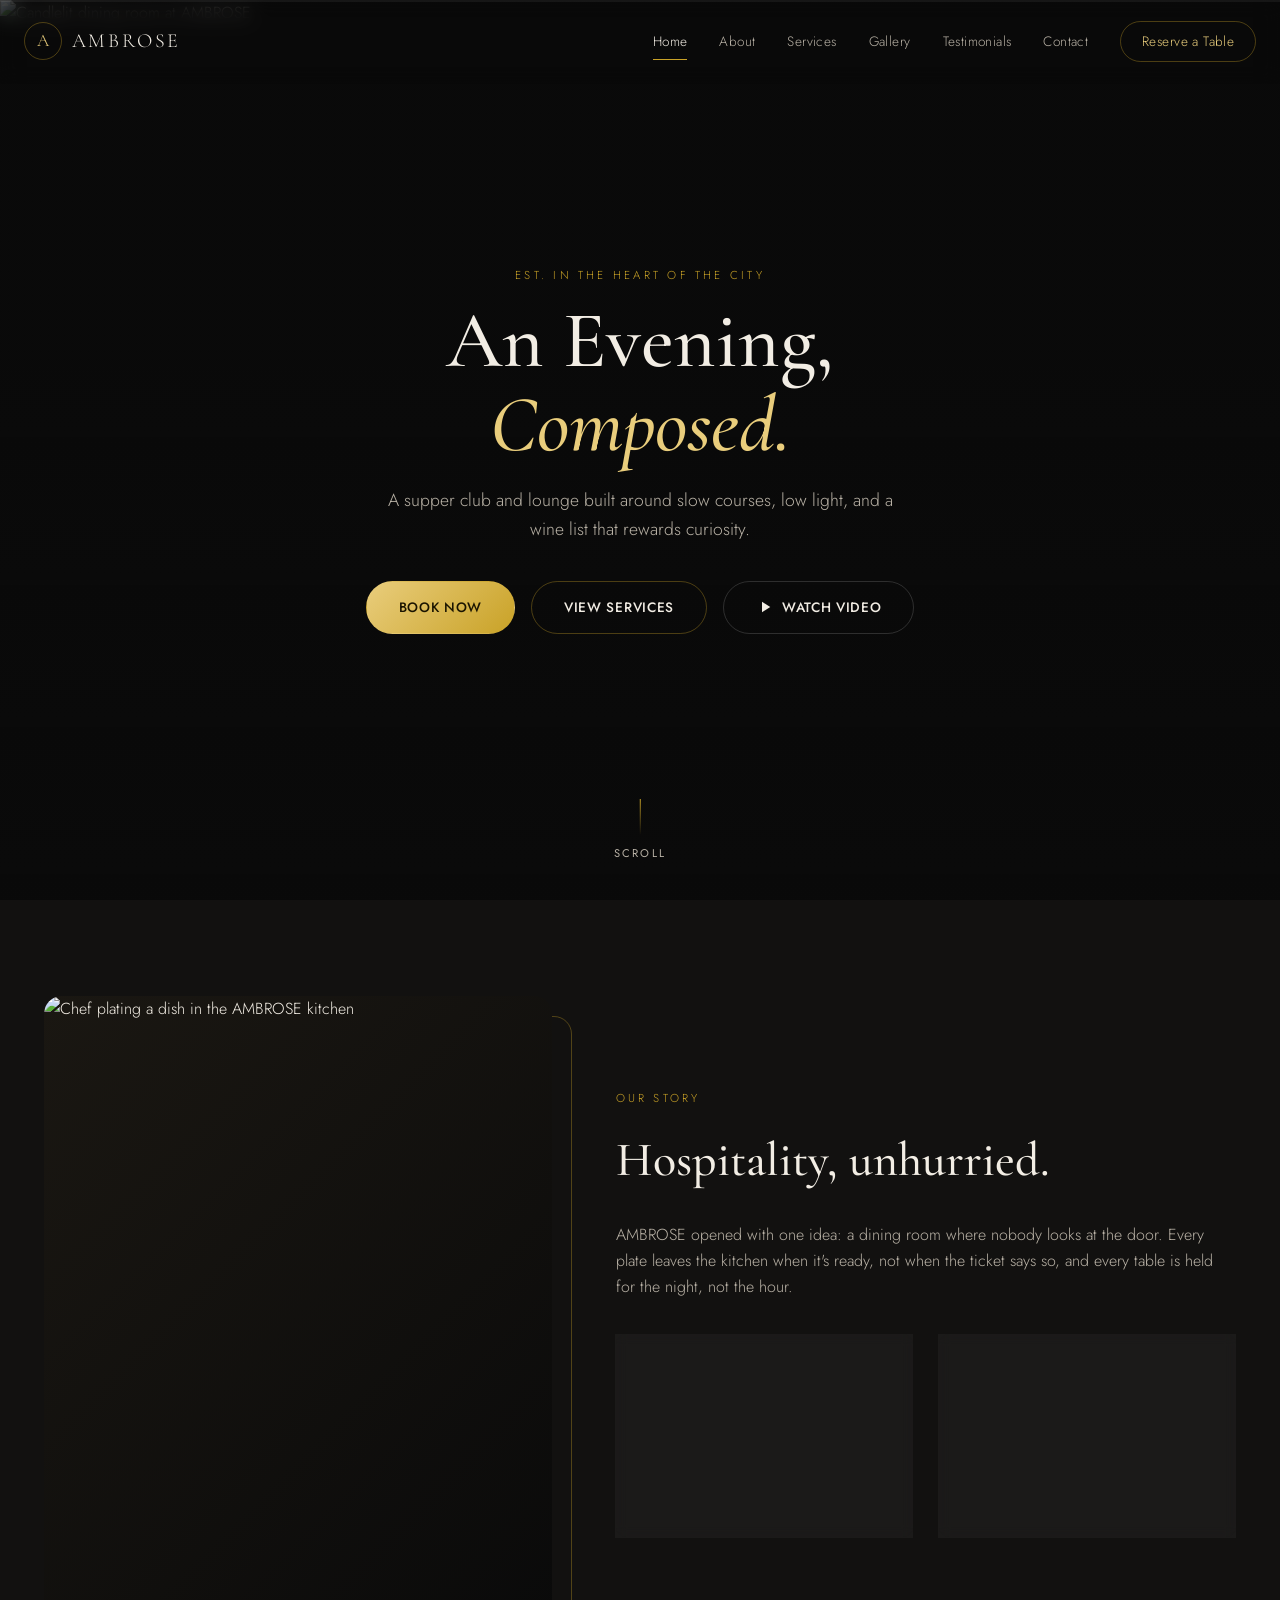
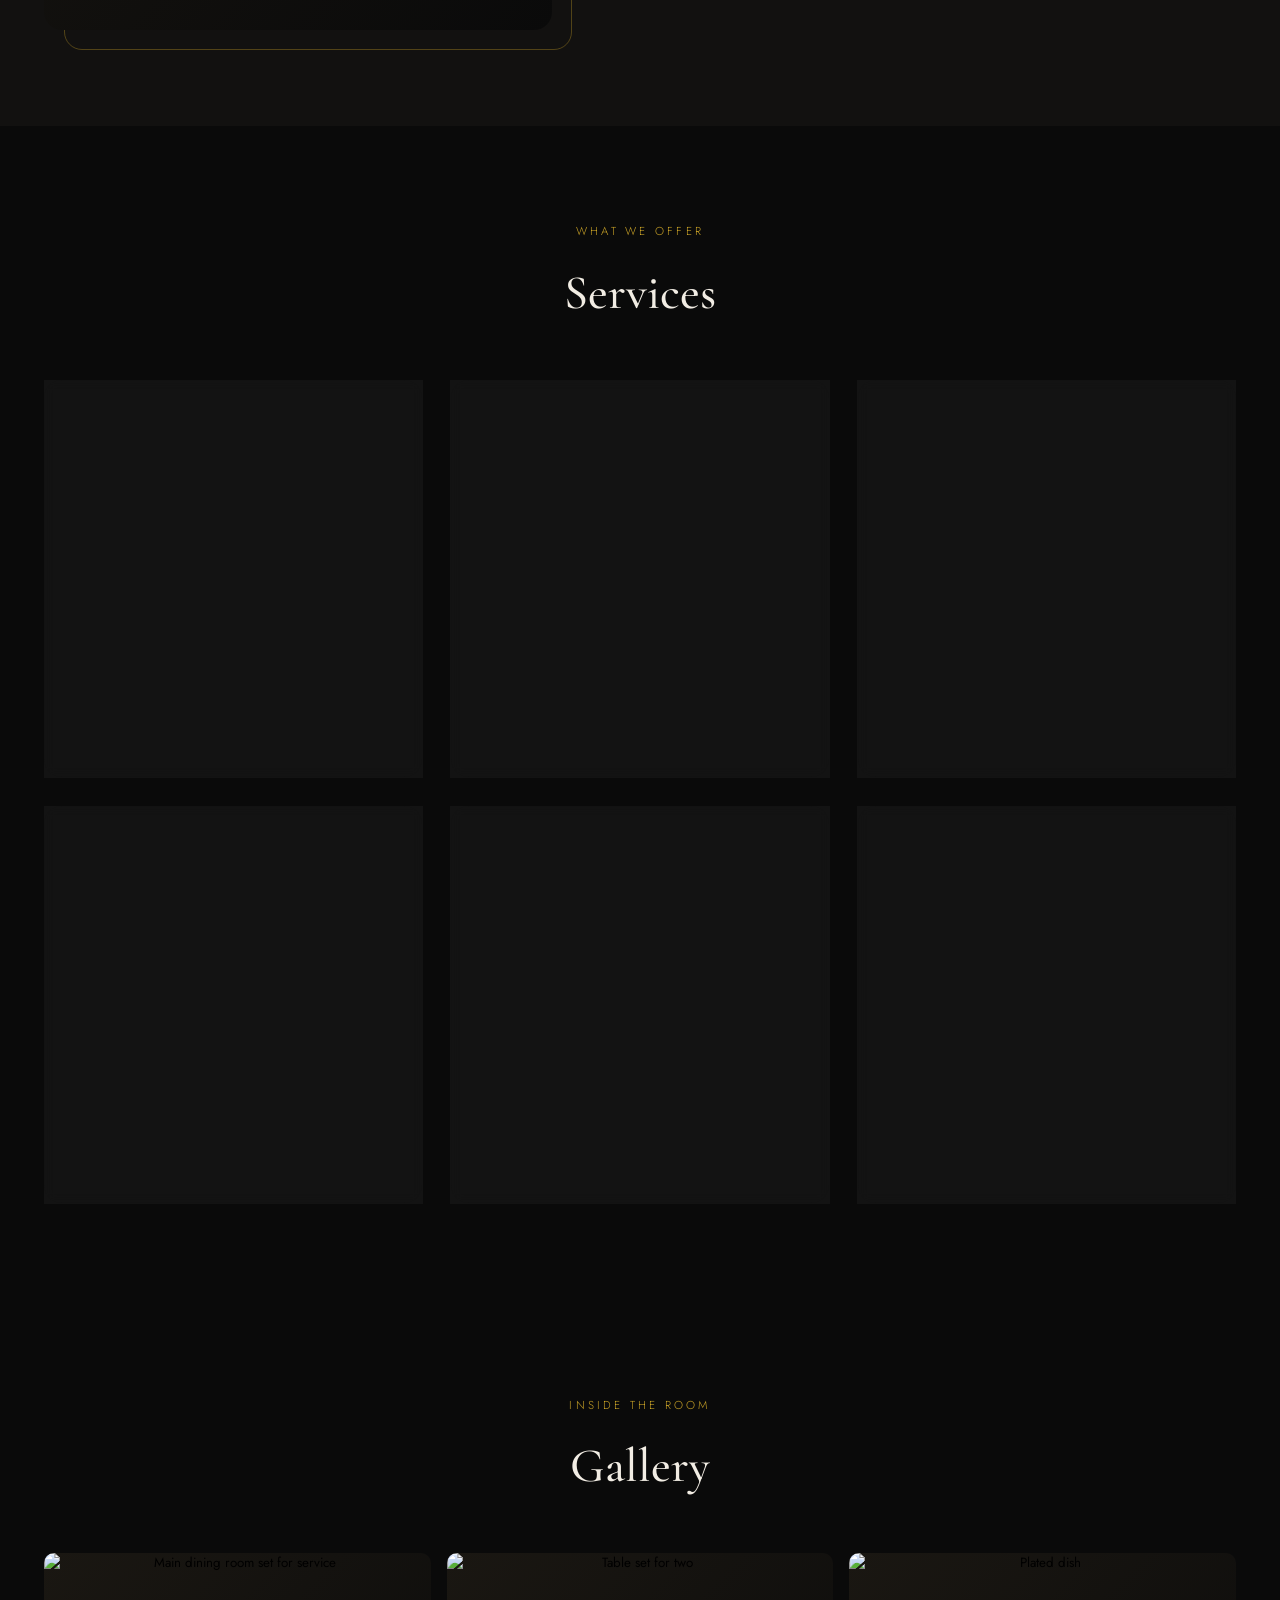
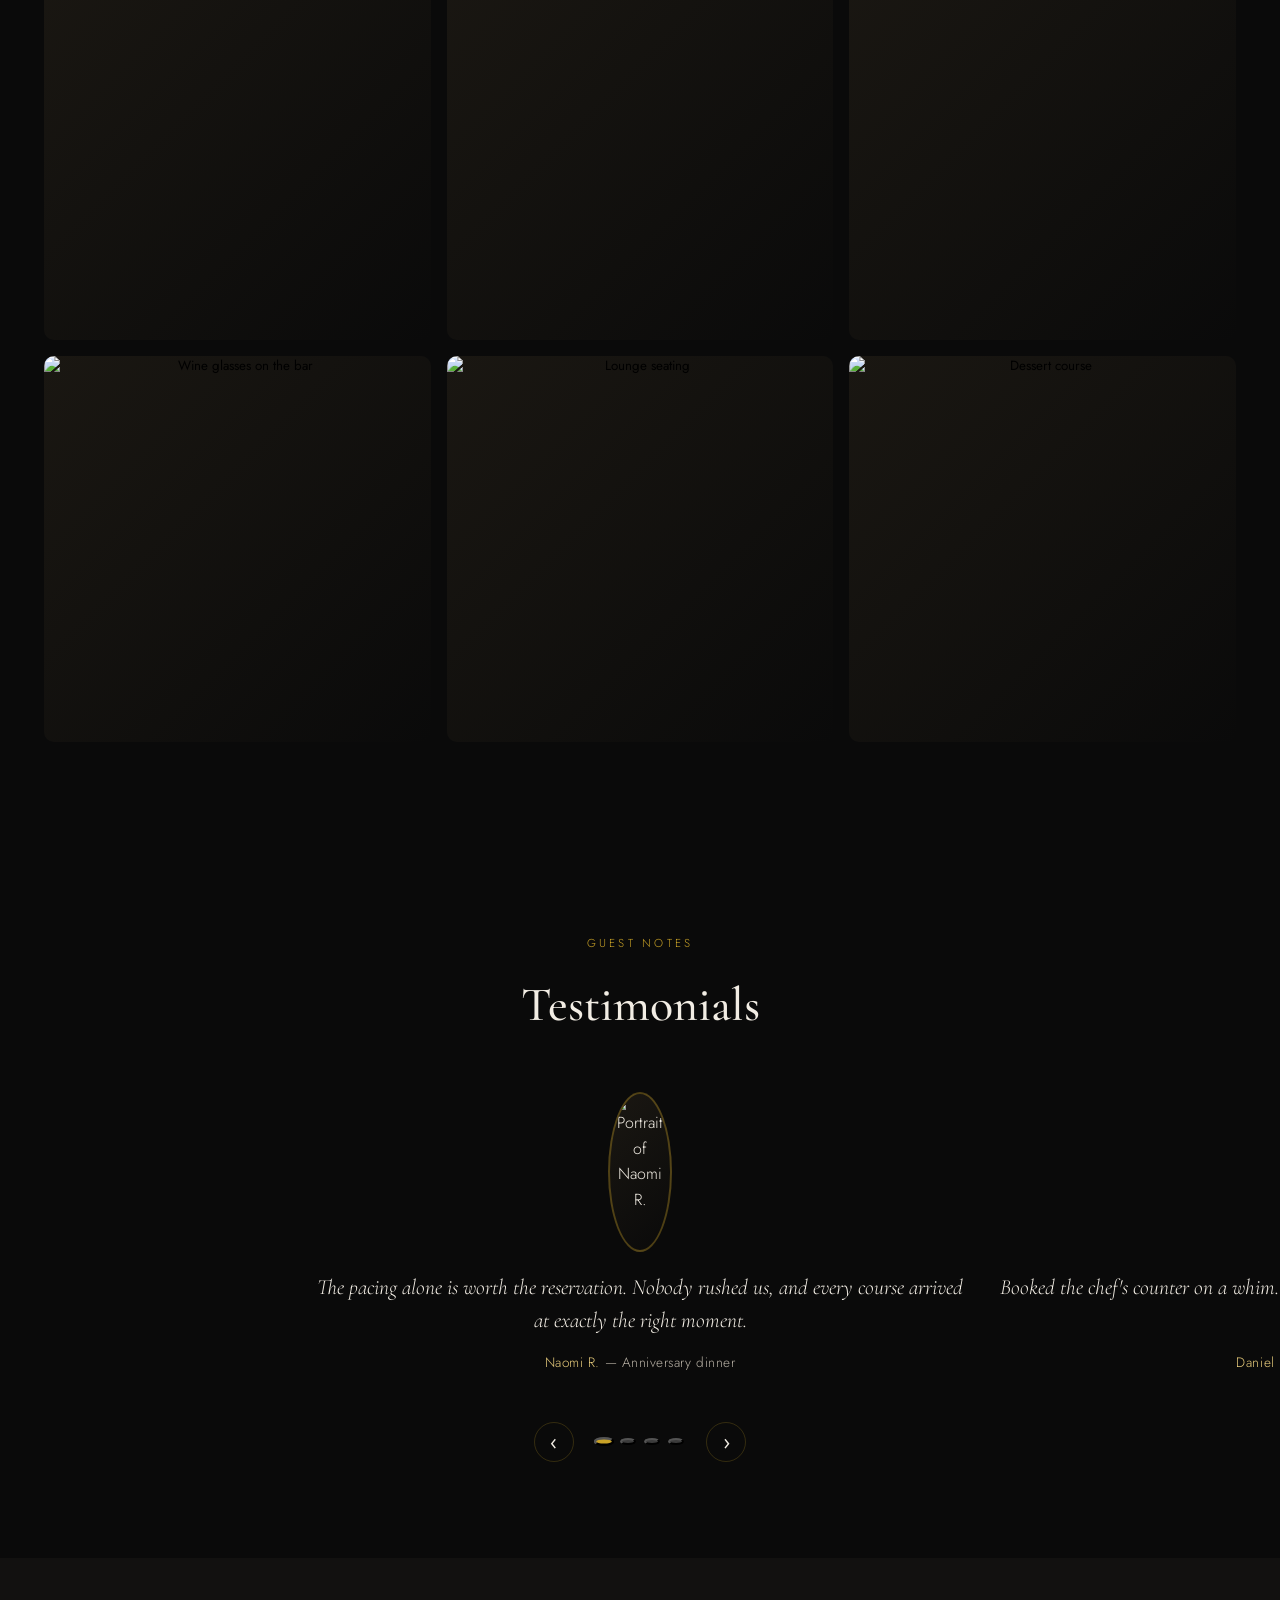
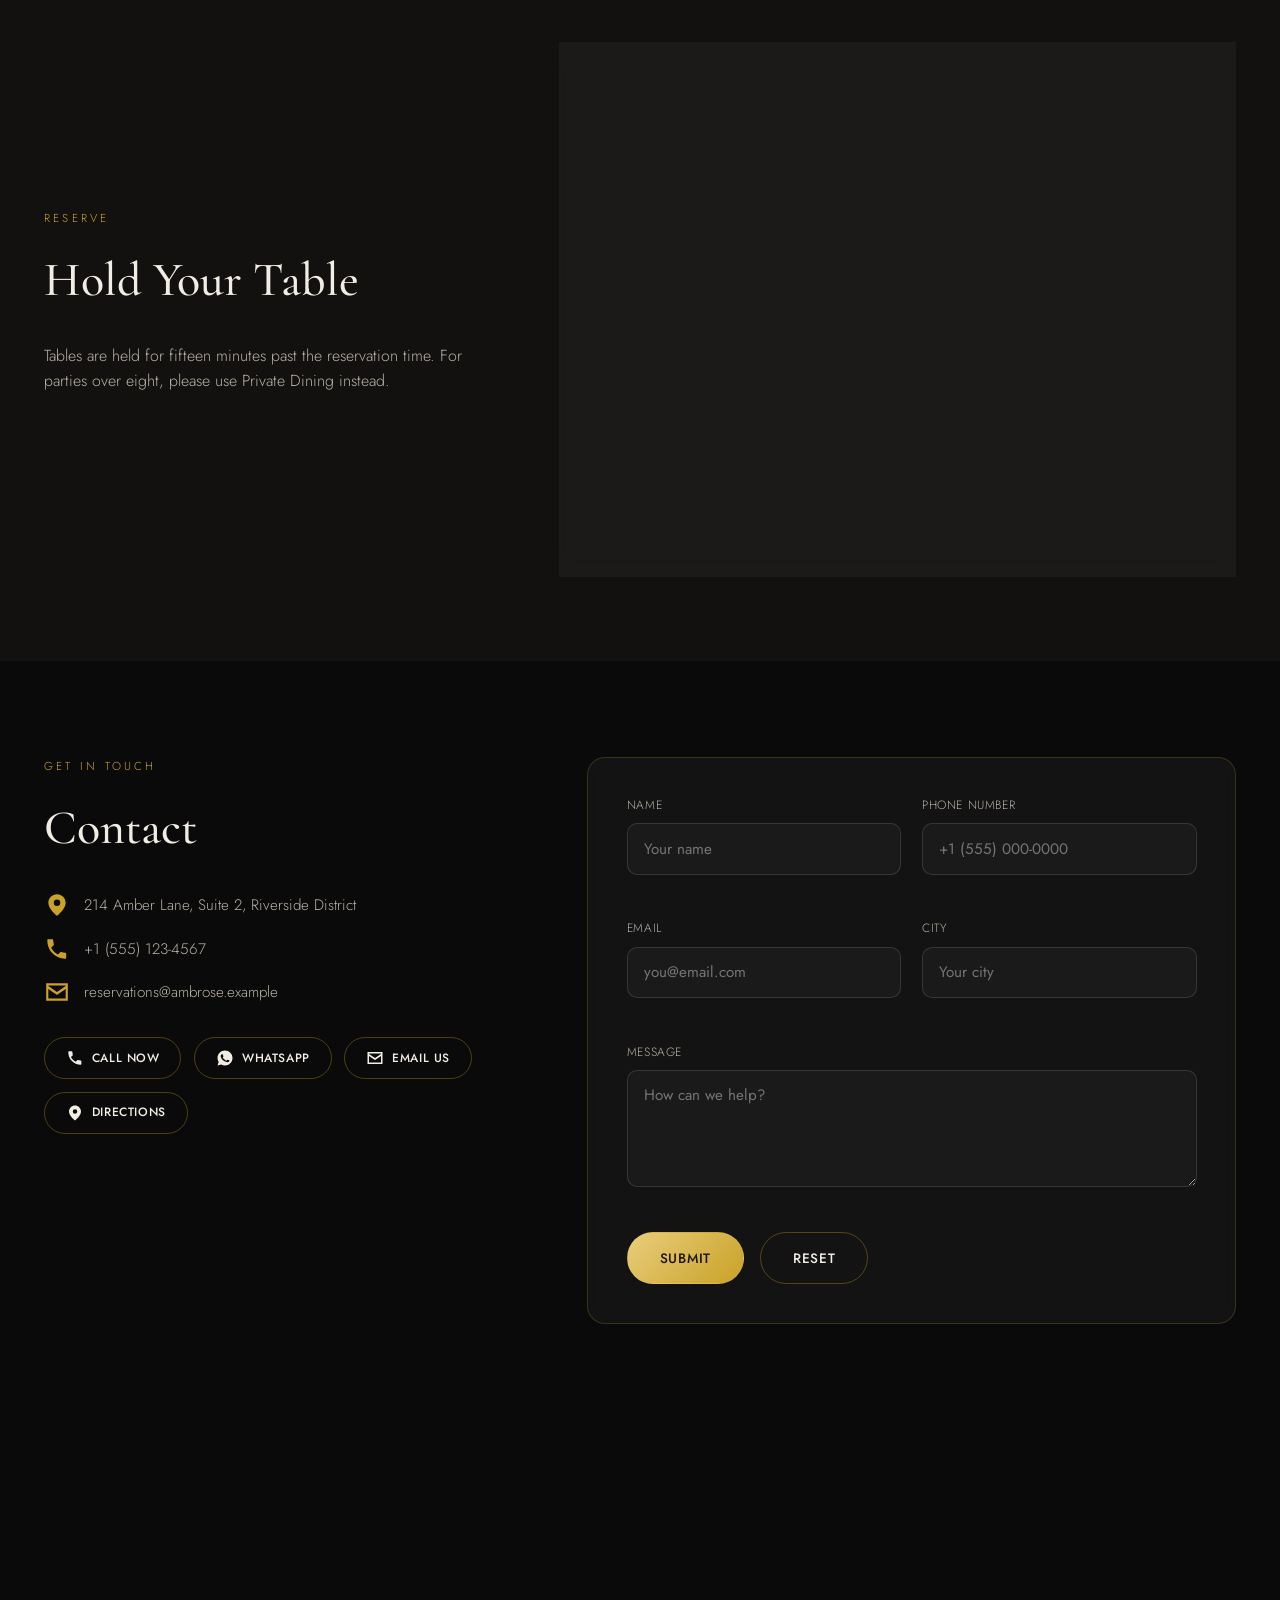
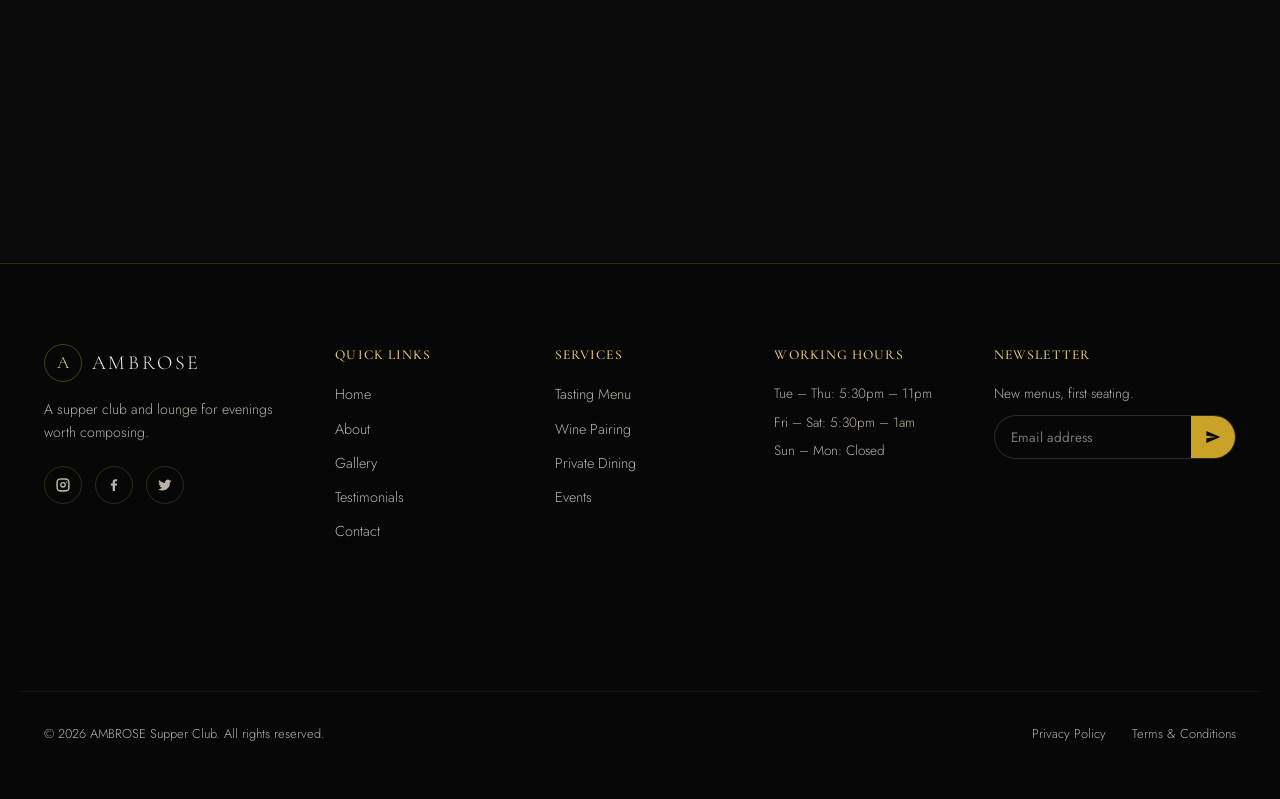
==== index.html @ 15e1e4fe "changes" ====
<!DOCTYPE html>
<html lang="en">
<head>
<meta charset="UTF-8">
<meta name="viewport" content="width=device-width, initial-scale=1.0">
<title>AMBROSE — Supper Club & Lounge</title>
<meta name="description" content="AMBROSE is a fine dining supper club and lounge. Reserve your table for an evening, composed.">

<!-- Fonts -->
<link rel="preconnect" href="https://fonts.googleapis.com">
<link rel="preconnect" href="https://fonts.gstatic.com" crossorigin>
<link href="https://fonts.googleapis.com/css2?family=Cormorant+Garamond:ital,wght@0,400;0,500;0,600;1,400&family=Jost:wght@300;400;500;600&display=swap" rel="stylesheet">
<!-- Icons (inline SVG used throughout — no external icon library needed) -->
<link rel="stylesheet" href="style.css">
</head>
<body>

<!-- ===================== PRELOADER ===================== -->
<div class="preloader" id="preloader">
  <div class="preloader-mark">
    <svg viewBox="0 0 100 100"><circle cx="50" cy="50" r="42"/></svg>
    <span>A</span>
  </div>
</div>

<!-- ===================== SCROLL PROGRESS THREAD ===================== -->
<div class="thread-track"><div class="thread-fill" id="threadFill"></div></div>

<!-- ===================== NAVBAR ===================== -->
<header class="navbar" id="navbar">
  <div class="nav-inner">
    <a href="#home" class="logo" aria-label="AMBROSE — home">
      <span class="logo-mark">A</span>
      <span class="logo-word">AMBROSE</span>
    </a>

    <nav class="nav-links" id="navLinks">
      <a href="#home" class="nav-link active">Home</a>
      <a href="#about" class="nav-link">About</a>
      <a href="#services" class="nav-link">Services</a>
      <a href="#gallery" class="nav-link">Gallery</a>
      <a href="#testimonials" class="nav-link">Testimonials</a>
      <a href="#contact" class="nav-link">Contact</a>
      <a href="#reservation" class="nav-link nav-cta">Reserve a Table</a>
    </nav>

    <button class="nav-toggle" id="navToggle" aria-label="Toggle navigation menu" aria-expanded="false">
      <span></span><span></span><span></span>
    </button>
  </div>
</header>

<!-- ===================== HERO ===================== -->
<section class="hero" id="home">
  <div class="hero-media">
    <img src="https://images.unsplash.com/photo-1517248135467-4c7edcad34c4?auto=format&fit=crop&w=1920&q=80"
         alt="Candlelit dining room at AMBROSE" class="hero-img" id="heroImg">
    <div class="hero-scrim"></div>
  </div>

  <div class="hero-content">
    <p class="eyebrow reveal">Est. in the heart of the city</p>
    <h1 class="hero-title reveal">An Evening,<br><em>Composed.</em></h1>
    <p class="hero-sub reveal">A supper club and lounge built around slow courses, low light,
      and a wine list that rewards curiosity.</p>

    <div class="hero-actions reveal">
      <button class="btn btn-gold ripple" data-scroll="#reservation">Book Now</button>
      <button class="btn btn-outline ripple" data-scroll="#services">View Services</button>
      <button class="btn btn-ghost ripple" id="watchVideoBtn">
        <svg viewBox="0 0 24 24" class="icon"><path d="M8 5v14l11-7z"/></svg>
        Watch Video
      </button>
    </div>
  </div>

  <button class="scroll-cue" data-scroll="#about" aria-label="Scroll to About section">
    <span class="scroll-cue-line"></span> Scroll
  </button>
</section>

<!-- ===================== ABOUT ===================== -->
<section class="about" id="about">
  <div class="section-inner about-grid">
    <div class="about-media reveal">
      <img src="https://images.unsplash.com/photo-1414235077428-338989a2e8c0?auto=format&fit=crop&w=1000&q=80"
           alt="Chef plating a dish in the AMBROSE kitchen" loading="lazy">
      <div class="about-media-frame"></div>
    </div>

    <div class="about-copy">
      <p class="eyebrow reveal">Our Story</p>
      <h2 class="section-title reveal">Hospitality, unhurried.</h2>
      <p class="reveal">AMBROSE opened with one idea: a dining room where nobody looks at the door.
        Every plate leaves the kitchen when it's ready, not when the ticket says so, and every
        table is held for the night, not the hour.</p>

      <div class="about-pillars">
        <div class="pillar reveal">
          <svg viewBox="0 0 24 24" class="icon-gold"><path d="M12 2l2.4 7.2H22l-6 4.6 2.3 7.2L12 16.4 5.7 21l2.3-7.2-6-4.6h7.6z"/></svg>
          <h3>Mission</h3>
          <p>To turn a meal into an occasion — through pace, produce, and people who mean it.</p>
        </div>
        <div class="pillar reveal">
          <svg viewBox="0 0 24 24" class="icon-gold"><path d="M12 3C7 3 2.7 6.1 1 12c1.7 5.9 6 9 11 9s9.3-3.1 11-9c-1.7-5.9-6-9-11-9zm0 15a6 6 0 110-12 6 6 0 010 12zm0-2a4 4 0 100-8 4 4 0 000 8z"/></svg>
          <h3>Vision</h3>
          <p>To be the room this city trusts with its anniversaries, closings, and quiet celebrations.</p>
        </div>
      </div>
    </div>
  </div>
</section>

<!-- ===================== SERVICES ===================== -->
<section class="services" id="services">
  <div class="section-inner">
    <p class="eyebrow reveal center">What We Offer</p>
    <h2 class="section-title reveal center">Services</h2>

    <div class="services-grid">

      <article class="service-card reveal">
        <div class="service-img"><img loading="lazy" src="https://images.unsplash.com/photo-1544025162-d76694265947?auto=format&fit=crop&w=700&q=80" alt="Tasting menu course"></div>
        <h3>Tasting Menu</h3>
        <p>A nine-course journey through the season, paired or unpaired, roughly two hours at your pace.</p>
        <div class="card-actions">
          <button class="btn-link" data-modal="tasting">Learn More</button>
          <button class="btn btn-small btn-gold ripple" data-scroll="#reservation">Book Now</button>
        </div>
      </article>

      <article class="service-card reveal">
        <div class="service-img"><img loading="lazy" src="https://images.unsplash.com/photo-1470337458703-46ad1756a187?auto=format&fit=crop&w=700&q=80" alt="Wine pairing service"></div>
        <h3>Wine Pairing</h3>
        <p>Curated by our sommelier, glass by glass, from small producers you won't find on most lists.</p>
        <div class="card-actions">
          <button class="btn-link" data-modal="wine">Learn More</button>
          <button class="btn btn-small btn-gold ripple" data-scroll="#reservation">Book Now</button>
        </div>
      </article>

      <article class="service-card reveal">
        <div class="service-img"><img loading="lazy" src="https://images.unsplash.com/photo-1551024506-0bccd828d307?auto=format&fit=crop&w=700&q=80" alt="Private dining room"></div>
        <h3>Private Dining</h3>
        <p>A closed room for eight to twenty-two, with a menu built around your guest list, not ours.</p>
        <div class="card-actions">
          <button class="btn-link" data-modal="private">Learn More</button>
          <button class="btn btn-small btn-gold ripple" data-scroll="#reservation">Book Now</button>
        </div>
      </article>

      <article class="service-card reveal">
        <div class="service-img"><img loading="lazy" src="https://images.unsplash.com/photo-1551632811-561732d1e306?auto=format&fit=crop&w=700&q=80" alt="Lounge cocktail service"></div>
        <h3>Lounge & Cocktails</h3>
        <p>Walk-in seating at the bar, a shorter menu, and a cocktail list that changes with the fruit.</p>
        <div class="card-actions">
          <button class="btn-link" data-modal="lounge">Learn More</button>
          <button class="btn btn-small btn-gold ripple" data-scroll="#reservation">Book Now</button>
        </div>
      </article>

      <article class="service-card reveal">
        <div class="service-img"><img loading="lazy" src="https://images.unsplash.com/photo-1414235077428-338989a2e8c0?auto=format&fit=crop&w=700&q=80" alt="Chef's counter seating"></div>
        <h3>Chef's Counter</h3>
        <p>Six seats facing the pass. The closest thing to cooking the meal alongside us.</p>
        <div class="card-actions">
          <button class="btn-link" data-modal="counter">Learn More</button>
          <button class="btn btn-small btn-gold ripple" data-scroll="#reservation">Book Now</button>
        </div>
      </article>

      <article class="service-card reveal">
        <div class="service-img"><img loading="lazy" src="https://images.unsplash.com/photo-1519690889869-e705e59f72e1?auto=format&fit=crop&w=700&q=80" alt="Events and celebrations"></div>
        <h3>Events & Celebrations</h3>
        <p>Full buyout of the dining room for milestone nights — up to sixty guests, seated or standing.</p>
        <div class="card-actions">
          <button class="btn-link" data-modal="events">Learn More</button>
          <button class="btn btn-small btn-gold ripple" data-scroll="#reservation">Book Now</button>
        </div>
      </article>

    </div>
  </div>
</section>

<!-- Service detail modal (shared) -->
<div class="modal-overlay" id="serviceModal">
  <div class="modal-box">
    <button class="modal-close" id="modalClose" aria-label="Close">&times;</button>
    <h3 id="modalTitle">Service</h3>
    <p id="modalBody">Details</p>
    <button class="btn btn-gold ripple" data-scroll="#reservation" id="modalReserveBtn">Reserve a Table</button>
  </div>
</div>

<!-- ===================== GALLERY ===================== -->
<section class="gallery" id="gallery">
  <div class="section-inner">
    <p class="eyebrow reveal center">Inside The Room</p>
    <h2 class="section-title reveal center">Gallery</h2>

    <div class="gallery-grid">
      <button class="gallery-item reveal" data-full="https://images.unsplash.com/photo-1424847651672-bf20a4b0982b?auto=format&fit=crop&w=1400&q=85" data-caption="The main dining room, set for service">
        <img loading="lazy" src="https://images.unsplash.com/photo-1424847651672-bf20a4b0982b?auto=format&fit=crop&w=700&q=80" alt="Main dining room set for service">
      </button>
      <button class="gallery-item reveal" data-full="https://images.unsplash.com/photo-1552566626-52f8b828add9?auto=format&fit=crop&w=1400&q=85" data-caption="A table set for two">
        <img loading="lazy" src="https://images.unsplash.com/photo-1552566626-52f8b828add9?auto=format&fit=crop&w=700&q=80" alt="Table set for two">
      </button>
      <button class="gallery-item reveal" data-full="https://images.unsplash.com/photo-1543007630-9710e4a00a20?auto=format&fit=crop&w=1400&q=85" data-caption="Course five, seared and rested">
        <img loading="lazy" src="https://images.unsplash.com/photo-1543007630-9710e4a00a20?auto=format&fit=crop&w=700&q=80" alt="Plated dish">
      </button>
      <button class="gallery-item reveal" data-full="https://images.unsplash.com/photo-1466978913421-dad2ebd01d17?auto=format&fit=crop&w=1400&q=85" data-caption="The cellar, by request">
        <img loading="lazy" src="https://images.unsplash.com/photo-1466978913421-dad2ebd01d17?auto=format&fit=crop&w=700&q=80" alt="Wine glasses on the bar">
      </button>
      <button class="gallery-item reveal" data-full="https://images.unsplash.com/photo-1551632811-561732d1e306?auto=format&fit=crop&w=1400&q=85" data-caption="The lounge after nine">
        <img loading="lazy" src="https://images.unsplash.com/photo-1551632811-561732d1e306?auto=format&fit=crop&w=700&q=80" alt="Lounge seating">
      </button>
      <button class="gallery-item reveal" data-full="https://images.unsplash.com/photo-1512621776951-a57141f2eefd?auto=format&fit=crop&w=1400&q=85" data-caption="To finish, something small">
        <img loading="lazy" src="https://images.unsplash.com/photo-1512621776951-a57141f2eefd?auto=format&fit=crop&w=700&q=80" alt="Dessert course">
      </button>
    </div>
  </div>
</section>

<!-- Lightbox -->
<div class="lightbox" id="lightbox">
  <button class="lightbox-close" id="lightboxClose" aria-label="Close image">&times;</button>
  <button class="lightbox-nav lightbox-prev" id="lightboxPrev" aria-label="Previous image">&#8249;</button>
  <img src="" alt="" id="lightboxImg">
  <button class="lightbox-nav lightbox-next" id="lightboxNext" aria-label="Next image">&#8250;</button>
  <p class="lightbox-caption" id="lightboxCaption"></p>
</div>

<!-- ===================== TESTIMONIALS ===================== -->
<section class="testimonials" id="testimonials">
  <div class="section-inner">
    <p class="eyebrow reveal center">Guest Notes</p>
    <h2 class="section-title reveal center">Testimonials</h2>

    <div class="testimonial-slider">
      <div class="testimonial-track" id="testiTrack">

        <div class="testimonial-slide">
          <img class="testi-avatar" src="https://randomuser.me/api/portraits/women/68.jpg" alt="Portrait of Naomi R." loading="lazy">
          <p class="testi-quote">The pacing alone is worth the reservation. Nobody rushed us, and every course arrived at exactly the right moment.</p>
          <p class="testi-name">Naomi R. <span>— Anniversary dinner</span></p>
        </div>

        <div class="testimonial-slide">
          <img class="testi-avatar" src="https://randomuser.me/api/portraits/men/32.jpg" alt="Portrait of Daniel K." loading="lazy">
          <p class="testi-quote">Booked the chef's counter on a whim. Left having rebooked for our next three visits to the city.</p>
          <p class="testi-name">Daniel K. <span>— Chef's Counter</span></p>
        </div>

        <div class="testimonial-slide">
          <img class="testi-avatar" src="https://randomuser.me/api/portraits/women/44.jpg" alt="Portrait of Priya S." loading="lazy">
          <p class="testi-quote">We closed out the private room for a work dinner and it felt like a different restaurant entirely — in the best way.</p>
          <p class="testi-name">Priya S. <span>— Private Dining</span></p>
        </div>

        <div class="testimonial-slide">
          <img class="testi-avatar" src="https://randomuser.me/api/portraits/men/76.jpg" alt="Portrait of Marcus T." loading="lazy">
          <p class="testi-quote">The wine pairing found bottles I'd never have picked myself, and every one of them worked.</p>
          <p class="testi-name">Marcus T. <span>— Wine Pairing</span></p>
        </div>

      </div>

      <div class="testi-controls">
        <button class="testi-btn" id="testiPrev" aria-label="Previous testimonial">&#8249;</button>
        <div class="testi-dots" id="testiDots"></div>
        <button class="testi-btn" id="testiNext" aria-label="Next testimonial">&#8250;</button>
      </div>
    </div>
  </div>
</section>

<!-- ===================== RESERVATION ===================== -->
<section class="reservation" id="reservation">
  <div class="section-inner reservation-grid">
    <div class="reservation-copy reveal">
      <p class="eyebrow">Reserve</p>
      <h2 class="section-title">Hold Your Table</h2>
      <p>Tables are held for fifteen minutes past the reservation time. For parties over eight,
        please use Private Dining instead.</p>
    </div>

    <form class="reservation-form reveal" id="reservationForm" novalidate>
      <div class="ticket-notch ticket-notch-top"></div>

      <div class="form-row">
        <div class="form-field">
          <label for="resName">Full Name</label>
          <input type="text" id="resName" name="resName" required minlength="2" placeholder="Jane Doe">
          <span class="field-error"></span>
        </div>
        <div class="form-field">
          <label for="resGuests">Guests</label>
          <select id="resGuests" name="resGuests" required>
            <option value="">Select</option>
            <option>1</option><option>2</option><option>3</option><option>4</option>
            <option>5</option><option>6</option><option>7</option><option>8</option>
          </select>
          <span class="field-error"></span>
        </div>
      </div>

      <div class="form-row">
        <div class="form-field">
          <label for="resDate">Date</label>
          <input type="date" id="resDate" name="resDate" required>
          <span class="field-error"></span>
        </div>
        <div class="form-field">
          <label for="resTime">Time</label>
          <input type="time" id="resTime" name="resTime" required>
          <span class="field-error"></span>
        </div>
      </div>

      <div class="form-row">
        <div class="form-field form-field-full">
          <label for="resPhone">Phone Number</label>
          <input type="tel" id="resPhone" name="resPhone" required pattern="^[0-9+\-\s()]{7,}$" placeholder="+1 (555) 000-0000">
          <span class="field-error"></span>
        </div>
      </div>

      <div class="form-actions">
        <button type="submit" class="btn btn-gold ripple">Confirm Reservation</button>
      </div>
      <div class="ticket-notch ticket-notch-bottom"></div>
    </form>
  </div>
</section>

<!-- ===================== CONTACT ===================== -->
<section class="contact" id="contact">
  <div class="section-inner contact-grid">

    <div class="contact-info reveal">
      <p class="eyebrow">Get In Touch</p>
      <h2 class="section-title">Contact</h2>

      <ul class="contact-list">
        <li>
          <svg viewBox="0 0 24 24" class="icon-gold"><path d="M12 2C7.6 2 4 5.6 4 10c0 6 8 12 8 12s8-6 8-12c0-4.4-3.6-8-8-8zm0 11a3 3 0 110-6 3 3 0 010 6z"/></svg>
          <span>214 Amber Lane, Suite 2, Riverside District</span>
        </li>
        <li>
          <svg viewBox="0 0 24 24" class="icon-gold"><path d="M6.6 10.8c1.4 2.7 3.6 4.9 6.3 6.3l2.1-2.1c.3-.3.7-.4 1-.2 1.1.4 2.3.6 3.5.6.6 0 1 .4 1 1V20c0 .6-.4 1-1 1C10.4 21 3 13.6 3 4c0-.6.4-1 1-1h3.5c.6 0 1 .4 1 1 0 1.2.2 2.4.6 3.5.1.4 0 .8-.3 1.1L6.6 10.8z"/></svg>
          <a href="tel:+15551234567">+1 (555) 123-4567</a>
        </li>
        <li>
          <svg viewBox="0 0 24 24" class="icon-gold"><path d="M2 4h20v16H2V4zm2 2v.5l8 5.5 8-5.5V6H4zm16 3.2l-7.4 5.1a1 1 0 01-1.2 0L4 9.2V18h16V9.2z"/></svg>
          <a href="mailto:reservations@ambrose.example">reservations@ambrose.example</a>
        </li>
      </ul>

      <div class="contact-buttons">
        <a href="tel:+15551234567" class="btn btn-outline ripple small">
          <svg viewBox="0 0 24 24" class="icon"><path d="M6.6 10.8c1.4 2.7 3.6 4.9 6.3 6.3l2.1-2.1c.3-.3.7-.4 1-.2 1.1.4 2.3.6 3.5.6.6 0 1 .4 1 1V20c0 .6-.4 1-1 1C10.4 21 3 13.6 3 4c0-.6.4-1 1-1h3.5c.6 0 1 .4 1 1 0 1.2.2 2.4.6 3.5.1.4 0 .8-.3 1.1L6.6 10.8z"/></svg>
          Call Now
        </a>
        <a href="https://wa.me/15551234567" target="_blank" rel="noopener" class="btn btn-outline ripple small">
          <svg viewBox="0 0 24 24" class="icon"><path d="M12 2C6.5 2 2 6.5 2 12c0 1.9.5 3.6 1.5 5.2L2 22l4.9-1.5A9.9 9.9 0 0012 22c5.5 0 10-4.5 10-10S17.5 2 12 2zm5.4 14.2c-.2.6-1.3 1.2-1.9 1.3-.5.1-1.1.1-1.8-.1-.4-.1-.9-.3-1.6-.6-2.8-1.2-4.6-4-4.7-4.2-.1-.2-1.1-1.5-1.1-2.9 0-1.4.7-2 .9-2.3.2-.2.5-.3.7-.3h.5c.2 0 .4 0 .6.4.2.5.7 1.8.8 1.9.1.2.1.3 0 .5-.1.2-.1.3-.3.5l-.4.5c-.1.2-.3.3-.1.6.2.3.9 1.4 1.9 2.3 1.3 1.2 2.4 1.5 2.7 1.7.3.2.5.1.6-.1l.9-1c.2-.3.4-.2.6-.1l1.7.8c.2.1.4.2.4.3.1.3.1.9-.1 1.4z"/></svg>
          WhatsApp
        </a>
        <a href="mailto:reservations@ambrose.example" class="btn btn-outline ripple small">
          <svg viewBox="0 0 24 24" class="icon"><path d="M2 4h20v16H2V4zm2 2v.5l8 5.5 8-5.5V6H4zm16 3.2l-7.4 5.1a1 1 0 01-1.2 0L4 9.2V18h16V9.2z"/></svg>
          Email Us
        </a>
        <a href="https://www.google.com/maps?q=214+Amber+Lane" target="_blank" rel="noopener" class="btn btn-outline ripple small">
          <svg viewBox="0 0 24 24" class="icon"><path d="M12 2C7.6 2 4 5.6 4 10c0 6 8 12 8 12s8-6 8-12c0-4.4-3.6-8-8-8zm0 11a3 3 0 110-6 3 3 0 010 6z"/></svg>
          Directions
        </a>
      </div>
    </div>

    <div class="contact-form-wrap reveal">
      <form id="contactForm" class="contact-form" novalidate>
        <div class="form-row">
          <div class="form-field">
            <label for="cName">Name</label>
            <input type="text" id="cName" name="name" required minlength="2" placeholder="Your name">
            <span class="field-error"></span>
          </div>
          <div class="form-field">
            <label for="cPhone">Phone Number</label>
            <input type="tel" id="cPhone" name="phone" required pattern="^[0-9+\-\s()]{7,}$" placeholder="+1 (555) 000-0000">
            <span class="field-error"></span>
          </div>
        </div>
        <div class="form-row">
          <div class="form-field">
            <label for="cEmail">Email</label>
            <input type="email" id="cEmail" name="email" required placeholder="you@email.com">
            <span class="field-error"></span>
          </div>
          <div class="form-field">
            <label for="cCity">City</label>
            <input type="text" id="cCity" name="city" required minlength="2" placeholder="Your city">
            <span class="field-error"></span>
          </div>
        </div>
        <div class="form-row">
          <div class="form-field form-field-full">
            <label for="cMessage">Message</label>
            <textarea id="cMessage" name="message" rows="4" required minlength="5" placeholder="How can we help?"></textarea>
            <span class="field-error"></span>
          </div>
        </div>
        <div class="form-actions">
          <button type="submit" class="btn btn-gold ripple" id="contactSubmitBtn">Submit</button>
          <button type="reset" class="btn btn-outline ripple">Reset</button>
        </div>
      </form>
    </div>
  </div>

  <div class="map-embed reveal">
    <iframe title="AMBROSE location map"
      src="https://www.google.com/maps?q=New%20York%2C%20NY&output=embed"
      loading="lazy" referrerpolicy="no-referrer-when-downgrade"></iframe>
  </div>
</section>

<!-- ===================== FOOTER ===================== -->
<footer class="footer">
  <div class="section-inner footer-grid">

    <div class="footer-brand">
      <a href="#home" class="logo">
        <span class="logo-mark">A</span><span class="logo-word">AMBROSE</span>
      </a>
      <p>A supper club and lounge for evenings worth composing.</p>
      <div class="social-icons">
        <a href="https://instagram.com" target="_blank" rel="noopener" aria-label="Instagram" class="social-btn ripple">
          <svg viewBox="0 0 24 24"><path d="M12 2c2.7 0 3 0 4.1.06 1.1.05 1.8.22 2.4.46.7.27 1.2.6 1.7 1.1.5.5.9 1 1.1 1.7.24.6.4 1.3.46 2.4C21.94 9 22 9.3 22 12s0 3-.06 4.1c-.05 1.1-.22 1.8-.46 2.4a4.6 4.6 0 01-1.1 1.7 4.6 4.6 0 01-1.7 1.1c-.6.24-1.3.4-2.4.46C15 21.94 14.7 22 12 22s-3 0-4.1-.06c-1.1-.05-1.8-.22-2.4-.46a4.6 4.6 0 01-1.7-1.1 4.6 4.6 0 01-1.1-1.7c-.24-.6-.4-1.3-.46-2.4C2.06 15 2 14.7 2 12s0-3 .06-4.1c.05-1.1.22-1.8.46-2.4.24-.63.58-1.2 1.1-1.7A4.6 4.6 0 015.4 2.6c.6-.24 1.3-.4 2.4-.46C9 2.06 9.3 2 12 2zm0 2c-2.6 0-2.9 0-4 .06-.9.04-1.4.18-1.7.3-.4.16-.7.35-1 .65-.3.3-.5.6-.66 1-.12.3-.26.8-.3 1.7C4.27 9.1 4.27 9.4 4.27 12s0 2.9.06 4c.04.9.18 1.4.3 1.7.16.4.35.7.65 1 .3.3.6.5 1 .66.3.12.8.26 1.7.3 1.1.06 1.4.06 4 .06s2.9 0 4-.06c.9-.04 1.4-.18 1.7-.3.4-.16.7-.36 1-.66.3-.3.5-.6.66-1 .12-.3.26-.8.3-1.7.06-1.1.06-1.4.06-4s0-2.9-.06-4c-.04-.9-.18-1.4-.3-1.7a2.6 2.6 0 00-.66-1 2.6 2.6 0 00-1-.65c-.3-.12-.8-.26-1.7-.3C14.9 4.27 14.6 4.27 12 4.27zm0 3.4a4.33 4.33 0 110 8.66 4.33 4.33 0 010-8.66zm0 2a2.33 2.33 0 100 4.66 2.33 2.33 0 000-4.66zm5.5-2.7a1 1 0 110 2 1 1 0 010-2z"/></svg>
        </a>
        <a href="https://facebook.com" target="_blank" rel="noopener" aria-label="Facebook" class="social-btn ripple">
          <svg viewBox="0 0 24 24"><path d="M13.5 21v-8h2.7l.4-3.1h-3.1V8c0-.9.3-1.5 1.6-1.5h1.7V3.7C15.9 3.6 15 3.5 14 3.5c-2.4 0-4 1.4-4 4v2.4H7.3V13H10v8h3.5z"/></svg>
        </a>
        <a href="https://twitter.com" target="_blank" rel="noopener" aria-label="Twitter" class="social-btn ripple">
          <svg viewBox="0 0 24 24"><path d="M22 5.9c-.7.3-1.5.6-2.3.7a4 4 0 001.8-2.2c-.8.5-1.6.8-2.5 1a4 4 0 00-6.9 3.6A11.3 11.3 0 013.1 4.6a4 4 0 001.2 5.3c-.6 0-1.2-.2-1.7-.5v.1a4 4 0 003.2 3.9c-.6.1-1.2.2-1.8.1a4 4 0 003.7 2.8A8 8 0 012 18.4a11.3 11.3 0 006.1 1.8c7.3 0 11.3-6.1 11.3-11.3v-.5c.8-.6 1.4-1.3 1.9-2.1a8 8 0 01-2.3.6z"/></svg>
        </a>
      </div>
    </div>

    <div class="footer-col">
      <h4>Quick Links</h4>
      <a href="#home">Home</a>
      <a href="#about">About</a>
      <a href="#gallery">Gallery</a>
      <a href="#testimonials">Testimonials</a>
      <a href="#contact">Contact</a>
    </div>

    <div class="footer-col">
      <h4>Services</h4>
      <a href="#services">Tasting Menu</a>
      <a href="#services">Wine Pairing</a>
      <a href="#services">Private Dining</a>
      <a href="#services">Events</a>
    </div>

    <div class="footer-col">
      <h4>Working Hours</h4>
      <p>Tue – Thu: 5:30pm – 11pm</p>
      <p>Fri – Sat: 5:30pm – 1am</p>
      <p>Sun – Mon: Closed</p>
    </div>

    <div class="footer-col footer-newsletter">
      <h4>Newsletter</h4>
      <p>New menus, first seating.</p>
      <form id="newsletterForm" class="newsletter-form" novalidate>
        <input type="email" id="newsEmail" placeholder="Email address" required aria-label="Newsletter email">
        <button type="submit" class="ripple" aria-label="Subscribe">
          <svg viewBox="0 0 24 24"><path d="M2 21l21-9L2 3v7l15 2-15 2z"/></svg>
        </button>
      </form>
      <p class="field-error" id="newsError"></p>
    </div>
  </div>

  <div class="footer-bottom">
    <p>&copy; <span id="year"></span> AMBROSE Supper Club. All rights reserved.</p>
    <div class="footer-legal">
      <a href="#" data-modal-legal="privacy">Privacy Policy</a>
      <a href="#" data-modal-legal="terms">Terms &amp; Conditions</a>
    </div>
  </div>
</footer>

<!-- Legal modal -->
<div class="modal-overlay" id="legalModal">
  <div class="modal-box">
    <button class="modal-close" id="legalModalClose" aria-label="Close">&times;</button>
    <h3 id="legalTitle">Privacy Policy</h3>
    <p id="legalBody">We collect only what's needed to hold your reservation and never sell guest data to third parties.</p>
  </div>
</div>

<!-- Video modal -->
<div class="modal-overlay" id="videoModal">
  <div class="modal-box modal-video">
    <button class="modal-close" id="videoModalClose" aria-label="Close">&times;</button>
    <div class="video-frame">
      <svg viewBox="0 0 24 24" class="icon-gold-large"><path d="M8 5v14l11-7z"/></svg>
      <p>Add your promotional video here — replace this placeholder with an &lt;iframe&gt; or &lt;video&gt; tag in index.html.</p>
    </div>
  </div>
</div>

<!-- Toast / popup -->
<div class="toast" id="toast" role="status" aria-live="polite"></div>

<!-- Back to top -->
<button class="back-to-top" id="backToTop" aria-label="Back to top">
  <svg viewBox="0 0 24 24"><path d="M12 4l-8 8h5v8h6v-8h5z"/></svg>
</button>

<script src="script.js"></script>
</body>
</html>
---- style.css ----
/* ==========================================================================
   AMBROSE — Premium Supper Club Website
   Design tokens: black background, warm white text, antique gold accent
   ========================================================================== */

:root{
  --bg:            #0a0a0a;
  --bg-alt:        #121110;
  --ink:           #f2ede4;
  --ink-dim:       #b9b2a6;
  --gold:          #c9a227;
  --gold-light:    #e9cd7c;
  --gold-dim:      rgba(201,162,39,0.35);
  --glass:         rgba(255,255,255,0.04);
  --glass-brd:     rgba(201,162,39,0.22);
  --radius:        18px;
  --radius-sm:     10px;
  --shadow:        0 20px 50px rgba(0,0,0,0.45);
  --ease:          cubic-bezier(.2,.7,.2,1);
  --font-display:  'Cormorant Garamond', serif;
  --font-body:     'Jost', sans-serif;
}

*,*::before,*::after{ box-sizing: border-box; }
html{ scroll-behavior:smooth; }
@media (prefers-reduced-motion: reduce){
  html{ scroll-behavior:auto; }
  *{ animation-duration:0.001ms !important; animation-iteration-count:1 !important; transition-duration:0.001ms !important; }
}

body{
  margin:0;
  background:var(--bg);
  color:var(--ink);
  font-family:var(--font-body);
  font-weight:300;
  line-height:1.6;
  overflow-x:hidden;
  -webkit-font-smoothing:antialiased;
}

img{ max-width:100%; display:block; }
a{ color:inherit; text-decoration:none; }
button{ font-family:inherit; cursor:pointer; }
ul{ list-style:none; margin:0; padding:0; }
h1,h2,h3,h4{ font-family:var(--font-display); font-weight:500; margin:0; color:var(--ink); }
p{ margin:0 0 1rem; color:var(--ink-dim); }

.section-inner{ max-width:1240px; margin:0 auto; padding:6rem 1.5rem; }
.eyebrow{
  font-family:var(--font-body); text-transform:uppercase; letter-spacing:.28em;
  font-size:.72rem; color:var(--gold); margin-bottom:.9rem;
}
.section-title{ font-size:clamp(2rem,4vw,3rem); margin-bottom:1.5rem; }
.center{ text-align:center; margin-left:auto; margin-right:auto; }

/* ---------- icons ---------- */
.icon{ width:18px; height:18px; fill:currentColor; }
.icon-gold{ width:26px; height:26px; fill:var(--gold); flex-shrink:0; }
.icon-gold-large{ width:60px; height:60px; fill:var(--gold); }

/* ---------- reveal-on-scroll ---------- */
.reveal{ opacity:0; transform:translateY(28px); transition:opacity .8s var(--ease), transform .8s var(--ease); }
.reveal.in-view{ opacity:1; transform:translateY(0); }

/* ==========================================================================
   PRELOADER
   ========================================================================== */
.preloader{
  position:fixed; inset:0; background:var(--bg); z-index:9999;
  display:flex; align-items:center; justify-content:center;
  transition:opacity .6s var(--ease), visibility .6s var(--ease);
}
.preloader.hidden{ opacity:0; visibility:hidden; }
.preloader-mark{ position:relative; width:80px; height:80px; display:flex; align-items:center; justify-content:center; }
.preloader-mark svg{ position:absolute; inset:0; width:100%; height:100%; }
.preloader-mark circle{
  fill:none; stroke:var(--gold); stroke-width:2; stroke-dasharray:264; stroke-dashoffset:264;
  animation:draw-circle 1.4s var(--ease) infinite;
}
.preloader-mark span{ font-family:var(--font-display); font-size:1.6rem; color:var(--gold-light); }
@keyframes draw-circle{
  0%{ stroke-dashoffset:264; }
  60%{ stroke-dashoffset:0; }
  100%{ stroke-dashoffset:-264; }
}

/* ==========================================================================
   SCROLL PROGRESS THREAD (signature detail)
   ========================================================================== */
.thread-track{ position:fixed; top:0; left:0; width:100%; height:2px; background:rgba(255,255,255,0.06); z-index:1001; }
.thread-fill{ height:100%; width:0%; background:linear-gradient(90deg,var(--gold),var(--gold-light)); box-shadow:0 0 8px var(--gold-dim); }

/* ==========================================================================
   NAVBAR
   ========================================================================== */
.navbar{
  position:fixed; top:0; left:0; width:100%; z-index:1000;
  background:rgba(10,10,10,0.35); backdrop-filter:blur(10px); -webkit-backdrop-filter:blur(10px);
  border-bottom:1px solid transparent;
  transition:background .4s var(--ease), border-color .4s var(--ease), padding .4s var(--ease);
}
.navbar.scrolled{ background:rgba(8,8,8,0.85); border-bottom-color:var(--glass-brd); }
.nav-inner{ max-width:1320px; margin:0 auto; padding:1.3rem 1.5rem; display:flex; align-items:center; justify-content:space-between; transition:padding .4s var(--ease); }
.navbar.scrolled .nav-inner{ padding:.85rem 1.5rem; }

.logo{ display:flex; align-items:center; gap:.6rem; }
.logo-mark{
  width:38px; height:38px; border:1px solid var(--gold-dim); border-radius:50%;
  display:flex; align-items:center; justify-content:center;
  font-family:var(--font-display); color:var(--gold-light); font-size:1.1rem;
}
.logo-word{ font-family:var(--font-display); font-size:1.25rem; letter-spacing:.14em; color:var(--ink); }

.nav-links{ display:flex; align-items:center; gap:2rem; }
.nav-link{
  position:relative; font-size:.85rem; letter-spacing:.03em; color:var(--ink-dim);
  padding:.3rem 0; transition:color .3s var(--ease);
}
.nav-link::after{
  content:''; position:absolute; left:0; bottom:-3px; width:0; height:1px; background:var(--gold);
  transition:width .35s var(--ease);
}
.nav-link:hover, .nav-link.active{ color:var(--ink); }
.nav-link:hover::after, .nav-link.active::after{ width:100%; }
.nav-cta{
  border:1px solid var(--gold-dim); border-radius:100px; padding:.55rem 1.3rem !important; color:var(--gold-light) !important;
}
.nav-cta::after{ display:none; }
.nav-cta:hover{ background:var(--gold); color:#0a0a0a !important; }

.nav-toggle{ display:none; flex-direction:column; gap:5px; background:none; border:none; padding:8px; }
.nav-toggle span{ width:24px; height:1.5px; background:var(--ink); transition:transform .3s var(--ease), opacity .3s var(--ease); }
.nav-toggle.open span:nth-child(1){ transform:translateY(6.5px) rotate(45deg); }
.nav-toggle.open span:nth-child(2){ opacity:0; }
.nav-toggle.open span:nth-child(3){ transform:translateY(-6.5px) rotate(-45deg); }

/* ==========================================================================
   BUTTONS
   ========================================================================== */
.btn{
  position:relative; overflow:hidden; display:inline-flex; align-items:center; gap:.5rem;
  padding:.95rem 2rem; border-radius:100px; border:1px solid transparent;
  font-size:.85rem; letter-spacing:.05em; text-transform:uppercase; font-weight:500;
  transition:transform .3s var(--ease), box-shadow .3s var(--ease), background .3s var(--ease), color .3s var(--ease), border-color .3s var(--ease);
}
.btn:hover{ transform:translateY(-3px); }
.btn.small, .btn-small{ padding:.65rem 1.3rem; font-size:.75rem; }

.btn-gold{ background:linear-gradient(135deg,var(--gold-light),var(--gold)); color:#1a1400; }
.btn-gold:hover{ box-shadow:0 12px 30px rgba(201,162,39,0.35); }

.btn-outline{ border-color:var(--gold-dim); color:var(--ink); background:transparent; }
.btn-outline:hover{ border-color:var(--gold); background:rgba(201,162,39,0.08); }

.btn-ghost{ background:transparent; color:var(--ink); border-color:rgba(255,255,255,0.15); }
.btn-ghost:hover{ border-color:rgba(255,255,255,0.4); }

.btn-link{
  background:none; border:none; color:var(--gold-light); font-size:.85rem; letter-spacing:.03em;
  text-decoration:underline; text-underline-offset:4px; text-decoration-color:var(--gold-dim);
  padding:0; transition:color .3s var(--ease);
}
.btn-link:hover{ color:var(--gold); }

/* ripple */
.ripple{ position:relative; }
.ripple-dot{
  position:absolute; border-radius:50%; background:rgba(255,255,255,0.5); transform:scale(0);
  animation:ripple-anim .6s var(--ease) forwards; pointer-events:none;
}
@keyframes ripple-anim{ to{ transform:scale(2.6); opacity:0; } }

/* ==========================================================================
   HERO
   ========================================================================== */
.hero{ position:relative; height:100vh; min-height:640px; display:flex; align-items:center; overflow:hidden; }
.hero-media{ position:absolute; inset:0; }
.hero-img{ width:100%; height:100%; object-fit:cover; transform:scale(1.08); animation:hero-zoom 16s ease-out forwards; }
@keyframes hero-zoom{ to{ transform:scale(1); } }
.hero-scrim{
  position:absolute; inset:0;
  background:linear-gradient(180deg, rgba(10,10,10,.55) 0%, rgba(10,10,10,.55) 40%, rgba(10,10,10,.92) 100%);
}
.hero-content{ position:relative; z-index:2; max-width:760px; margin:0 auto; padding:0 1.5rem; text-align:center; }
.hero-title{ font-size:clamp(2.6rem,7vw,5rem); line-height:1.05; margin-bottom:1.2rem; }
.hero-title em{ font-style:italic; color:var(--gold-light); }
.hero-sub{ font-size:1.1rem; max-width:520px; margin:0 auto 2.4rem; }
.hero-actions{ display:flex; flex-wrap:wrap; gap:1rem; justify-content:center; }

.scroll-cue{
  position:absolute; bottom:2.4rem; left:50%; transform:translateX(-50%); z-index:2;
  background:none; border:none; color:var(--ink-dim); font-size:.7rem; letter-spacing:.2em; text-transform:uppercase;
  display:flex; flex-direction:column; align-items:center; gap:.6rem;
}
.scroll-cue-line{ width:1px; height:36px; background:linear-gradient(var(--gold),transparent); animation:cue-move 1.8s ease-in-out infinite; }
@keyframes cue-move{ 0%,100%{ opacity:.3; } 50%{ opacity:1; } }

/* ==========================================================================
   ABOUT
   ========================================================================== */
.about{ background:var(--bg-alt); }
.about-grid{ display:grid; grid-template-columns:.9fr 1.1fr; gap:4rem; align-items:center; }
.about-media{ position:relative; }
.about-media img{ border-radius:var(--radius); width:100%; aspect-ratio:4/5; object-fit:cover; }
.about-media-frame{
  position:absolute; top:20px; left:20px; right:-20px; bottom:-20px;
  border:1px solid var(--gold-dim); border-radius:var(--radius); z-index:-1;
}
.about-pillars{ display:grid; grid-template-columns:1fr 1fr; gap:1.6rem; margin-top:2.2rem; }
.pillar{ background:var(--glass); border:1px solid var(--glass-brd); border-radius:var(--radius-sm); padding:1.6rem; backdrop-filter:blur(6px); }
.pillar h3{ font-size:1.1rem; margin:.7rem 0 .5rem; }
.pillar p{ font-size:.9rem; margin:0; }

/* ==========================================================================
   SERVICES
   ========================================================================== */
.services-grid{ display:grid; grid-template-columns:repeat(3,1fr); gap:1.8rem; margin-top:3rem; }
.service-card{
  background:var(--glass); border:1px solid var(--glass-brd); border-radius:var(--radius);
  overflow:hidden; padding-bottom:1.6rem; backdrop-filter:blur(6px);
  transition:transform .4s var(--ease), box-shadow .4s var(--ease), border-color .4s var(--ease);
}
.service-card:hover{ transform:translateY(-8px); box-shadow:var(--shadow); border-color:var(--gold-dim); }
.service-img{ height:200px; overflow:hidden; }
.service-img img{ width:100%; height:100%; object-fit:cover; transition:transform .6s var(--ease); }
.service-card:hover .service-img img{ transform:scale(1.08); }
.service-card h3{ font-size:1.3rem; margin:1.3rem 1.6rem .6rem; }
.service-card p{ font-size:.9rem; margin:0 1.6rem 1.2rem; }
.card-actions{ display:flex; align-items:center; justify-content:space-between; gap:1rem; margin:0 1.6rem; }

/* ==========================================================================
   MODALS (service detail / legal / video)
   ========================================================================== */
.modal-overlay{
  position:fixed; inset:0; background:rgba(6,6,6,0.75); backdrop-filter:blur(4px);
  display:flex; align-items:center; justify-content:center; z-index:2000;
  opacity:0; visibility:hidden; transition:opacity .35s var(--ease), visibility .35s var(--ease);
  padding:1.5rem;
}
.modal-overlay.active{ opacity:1; visibility:visible; }
.modal-box{
  position:relative; max-width:520px; width:100%; background:#141210; border:1px solid var(--glass-brd);
  border-radius:var(--radius); padding:2.6rem 2.2rem; transform:translateY(20px); transition:transform .35s var(--ease);
}
.modal-overlay.active .modal-box{ transform:translateY(0); }
.modal-box h3{ font-size:1.6rem; margin-bottom:.9rem; color:var(--gold-light); }
.modal-close{
  position:absolute; top:1rem; right:1.2rem; background:none; border:none; color:var(--ink-dim);
  font-size:1.6rem; line-height:1; transition:color .3s var(--ease);
}
.modal-close:hover{ color:var(--gold); }
.modal-video .video-frame{ display:flex; flex-direction:column; align-items:center; text-align:center; gap:1rem; padding:1rem 0; }

/* ==========================================================================
   GALLERY
   ========================================================================== */
.gallery-grid{ display:grid; grid-template-columns:repeat(3,1fr); gap:1rem; margin-top:3rem; }
.gallery-item{ position:relative; border-radius:var(--radius-sm); overflow:hidden; aspect-ratio:1/1; border:none; padding:0; background:none; }
.gallery-item img{ width:100%; height:100%; object-fit:cover; transition:transform .5s var(--ease), filter .5s var(--ease); }
.gallery-item::after{
  content:'\002B'; position:absolute; inset:0; display:flex; align-items:center; justify-content:center;
  font-size:2rem; color:var(--gold-light); background:rgba(10,10,10,0); opacity:0; transition:opacity .4s var(--ease), background .4s var(--ease);
}
.gallery-item:hover img{ transform:scale(1.1); filter:brightness(.6); }
.gallery-item:hover::after{ opacity:1; background:rgba(10,10,10,0.25); }

.lightbox{
  position:fixed; inset:0; background:rgba(4,4,4,0.94); z-index:2100; display:flex; flex-direction:column;
  align-items:center; justify-content:center; opacity:0; visibility:hidden; transition:opacity .4s var(--ease), visibility .4s var(--ease);
  padding:2rem;
}
.lightbox.active{ opacity:1; visibility:visible; }
.lightbox img{ max-width:min(88vw,1100px); max-height:78vh; border-radius:var(--radius-sm); object-fit:contain; }
.lightbox-caption{ color:var(--ink-dim); margin-top:1rem; font-size:.9rem; }
.lightbox-close{ position:absolute; top:1.5rem; right:2rem; background:none; border:none; color:var(--ink); font-size:2rem; }
.lightbox-nav{
  position:absolute; top:50%; transform:translateY(-50%); background:rgba(255,255,255,0.06); border:1px solid var(--glass-brd);
  color:var(--ink); width:48px; height:48px; border-radius:50%; font-size:1.6rem; display:flex; align-items:center; justify-content:center;
  transition:background .3s var(--ease);
}
.lightbox-nav:hover{ background:rgba(201,162,39,0.25); }
.lightbox-prev{ left:2rem; } .lightbox-next{ right:2rem; }

/* ==========================================================================
   TESTIMONIALS
   ========================================================================== */
.testimonial-slider{ max-width:680px; margin:3rem auto 0; text-align:center; }
.testimonial-track{ display:flex; transition:transform .6s var(--ease); }
.testimonial-slide{ min-width:100%; padding:0 1rem; }
.testi-avatar{ width:64px; height:64px; border-radius:50%; margin:0 auto 1.2rem; border:2px solid var(--gold-dim); object-fit:cover; }
.testi-quote{ font-family:var(--font-display); font-style:italic; font-size:1.35rem; color:var(--ink); line-height:1.5; }
.testi-name{ color:var(--gold-light); font-size:.85rem; letter-spacing:.04em; margin-top:1rem; }
.testi-name span{ color:var(--ink-dim); }
.testi-controls{ display:flex; align-items:center; justify-content:center; gap:1.4rem; margin-top:2rem; }
.testi-btn{
  width:40px; height:40px; border-radius:50%; border:1px solid var(--glass-brd); background:transparent; color:var(--ink);
  font-size:1.3rem; transition:background .3s var(--ease), border-color .3s var(--ease);
}
.testi-btn:hover{ background:rgba(201,162,39,0.15); border-color:var(--gold); }
.testi-dots{ display:flex; gap:.5rem; }
.testi-dot{ width:7px; height:7px; border-radius:50%; background:rgba(255,255,255,0.2); transition:background .3s var(--ease), transform .3s var(--ease); }
.testi-dot.active{ background:var(--gold); transform:scale(1.3); }

/* ==========================================================================
   RESERVATION (ticket-style form — signature element)
   ========================================================================== */
.reservation{ background:var(--bg-alt); position:relative; }
.reservation-grid{ display:grid; grid-template-columns:.8fr 1.2fr; gap:4rem; align-items:center; }
.reservation-form{
  position:relative; background:var(--glass); border:1px solid var(--glass-brd); border-radius:var(--radius);
  padding:2.6rem; backdrop-filter:blur(6px);
  background-image:repeating-linear-gradient(to bottom, transparent, transparent 60px, rgba(201,162,39,0.06) 60px, rgba(201,162,39,0.06) 61px);
}
.ticket-notch{ position:absolute; width:26px; height:26px; background:var(--bg-alt); border-radius:50%; left:50%; transform:translateX(-50%); }
.ticket-notch-top{ top:-13px; } .ticket-notch-bottom{ bottom:-13px; }

/* ==========================================================================
   FORMS (shared: reservation / contact / newsletter)
   ========================================================================== */
.form-row{ display:grid; grid-template-columns:1fr 1fr; gap:1.3rem; margin-bottom:1.3rem; }
.form-field{ display:flex; flex-direction:column; gap:.5rem; }
.form-field-full{ grid-column:1/-1; }
label{ font-size:.75rem; letter-spacing:.05em; text-transform:uppercase; color:var(--ink-dim); }
input, select, textarea{
  background:rgba(255,255,255,0.03); border:1px solid rgba(255,255,255,0.12); border-radius:var(--radius-sm);
  padding:.85rem 1rem; color:var(--ink); font-family:var(--font-body); font-size:.95rem;
  transition:border-color .3s var(--ease), background .3s var(--ease);
}
input:focus, select:focus, textarea:focus{ outline:none; border-color:var(--gold); background:rgba(201,162,39,0.06); }
input:focus-visible, select:focus-visible, textarea:focus-visible, button:focus-visible, a:focus-visible{
  outline:2px solid var(--gold-light); outline-offset:3px;
}
textarea{ resize:vertical; min-height:110px; }
.form-field.error input, .form-field.error select, .form-field.error textarea{ border-color:#d9645b; }
.field-error{ min-height:1rem; font-size:.75rem; color:#e07a6f; }
.form-actions{ display:flex; gap:1rem; margin-top:.6rem; flex-wrap:wrap; }

/* ==========================================================================
   CONTACT
   ========================================================================== */
.contact-grid{ display:grid; grid-template-columns:.85fr 1.15fr; gap:4rem; }
.contact-list{ margin:1.6rem 0 2rem; display:flex; flex-direction:column; gap:1.1rem; }
.contact-list li{ display:flex; align-items:center; gap:.9rem; font-size:.95rem; color:var(--ink-dim); }
.contact-buttons{ display:flex; flex-wrap:wrap; gap:.8rem; }
.contact-form{ background:var(--glass); border:1px solid var(--glass-brd); border-radius:var(--radius); padding:2.4rem; backdrop-filter:blur(6px); }
.map-embed{ max-width:1240px; margin:0 auto 6rem; padding:0 1.5rem; }
.map-embed iframe{ width:100%; height:340px; border:0; border-radius:var(--radius); filter:grayscale(.3) invert(.92) contrast(.88); }

/* ==========================================================================
   FOOTER
   ========================================================================== */
.footer{ background:#070707; border-top:1px solid var(--glass-brd); padding-top:1rem; }
.footer-grid{ display:grid; grid-template-columns:1.4fr 1fr 1fr 1fr 1.2fr; gap:2.5rem; padding-top:4rem; }
.footer-brand p{ font-size:.88rem; margin:1rem 0 1.4rem; max-width:280px; }
.social-icons{ display:flex; gap:.8rem; }
.social-btn{
  width:38px; height:38px; border-radius:50%; border:1px solid var(--glass-brd); display:flex; align-items:center; justify-content:center;
  transition:background .3s var(--ease), border-color .3s var(--ease);
}
.social-btn svg{ width:16px; height:16px; fill:var(--ink-dim); }
.social-btn:hover{ background:var(--gold); border-color:var(--gold); }
.social-btn:hover svg{ fill:#0a0a0a; }
.footer-col h4{ font-size:.85rem; letter-spacing:.08em; text-transform:uppercase; color:var(--gold-light); margin-bottom:1.1rem; }
.footer-col a{ display:block; font-size:.9rem; color:var(--ink-dim); margin-bottom:.7rem; transition:color .3s var(--ease); }
.footer-col a:hover{ color:var(--gold-light); }
.footer-col p{ font-size:.85rem; margin-bottom:.4rem; }
.newsletter-form{ display:flex; border:1px solid rgba(255,255,255,0.14); border-radius:100px; overflow:hidden; margin-top:.6rem; }
.newsletter-form input{ border:none; border-radius:0; background:transparent; flex:1; padding:.7rem 1rem; font-size:.85rem; }
.newsletter-form button{ background:var(--gold); border:none; width:44px; display:flex; align-items:center; justify-content:center; }
.newsletter-form button svg{ width:16px; height:16px; fill:#0a0a0a; }
.footer-bottom{
  max-width:1240px; margin:0 auto; padding:2rem 1.5rem 2.4rem; display:flex; justify-content:space-between; flex-wrap:wrap; gap:1rem;
  font-size:.8rem; color:var(--ink-dim); border-top:1px solid rgba(255,255,255,0.06); margin-top:2.5rem;
}
.footer-legal{ display:flex; gap:1.6rem; }
.footer-legal a:hover{ color:var(--gold-light); }

/* ==========================================================================
   TOAST + BACK TO TOP
   ========================================================================== */
.toast{
  position:fixed; bottom:2rem; left:50%; transform:translateX(-50%) translateY(20px); z-index:3000;
  background:#141210; border:1px solid var(--gold-dim); color:var(--ink); padding:1rem 1.6rem; border-radius:var(--radius-sm);
  font-size:.9rem; opacity:0; visibility:hidden; transition:opacity .4s var(--ease), transform .4s var(--ease), visibility .4s var(--ease);
  max-width:90vw; box-shadow:var(--shadow);
}
.toast.show{ opacity:1; visibility:visible; transform:translateX(-50%) translateY(0); }
.toast.error{ border-color:#d9645b; }

.back-to-top{
  position:fixed; bottom:2rem; right:2rem; width:48px; height:48px; border-radius:50%; z-index:900;
  background:rgba(20,18,16,0.9); border:1px solid var(--glass-brd); display:flex; align-items:center; justify-content:center;
  opacity:0; visibility:hidden; transform:translateY(10px); transition:opacity .3s var(--ease), transform .3s var(--ease), background .3s var(--ease);
}
.back-to-top.show{ opacity:1; visibility:visible; transform:translateY(0); }
.back-to-top:hover{ background:var(--gold); }
.back-to-top svg{ width:18px; height:18px; fill:var(--ink); }
.back-to-top:hover svg{ fill:#0a0a0a; }

/* ==========================================================================
   RESPONSIVE
   ========================================================================== */
@media (max-width:1024px){
  .services-grid{ grid-template-columns:repeat(2,1fr); }
  .footer-grid{ grid-template-columns:1fr 1fr; }
  .about-grid, .reservation-grid, .contact-grid{ grid-template-columns:1fr; gap:2.5rem; }
  .about-media{ max-width:420px; margin:0 auto; }
}

@media (max-width:840px){
  .nav-links{
    position:fixed; top:0; right:0; height:100vh; width:min(78vw,320px); background:#0d0c0a;
    flex-direction:column; align-items:flex-start; justify-content:center; gap:1.8rem; padding:2rem;
    transform:translateX(100%); transition:transform .4s var(--ease); border-left:1px solid var(--glass-brd);
  }
  .nav-links.open{ transform:translateX(0); }
  .nav-toggle{ display:flex; }
  .nav-cta{ margin-top:.6rem; }
}

@media (max-width:680px){
  .section-inner{ padding:4rem 1.25rem; }
  .services-grid, .gallery-grid{ grid-template-columns:1fr 1fr; }
  .footer-grid{ grid-template-columns:1fr; text-align:left; }
  .form-row{ grid-template-columns:1fr; }
  .hero-actions{ flex-direction:column; align-items:stretch; }
  .hero-actions .btn{ justify-content:center; }
  .contact-buttons .btn{ flex:1 1 45%; justify-content:center; }
}

@media (max-width:460px){
  .gallery-grid{ grid-template-columns:1fr 1fr; }
  .lightbox-prev{ left:.5rem; } .lightbox-next{ right:.5rem; }
}
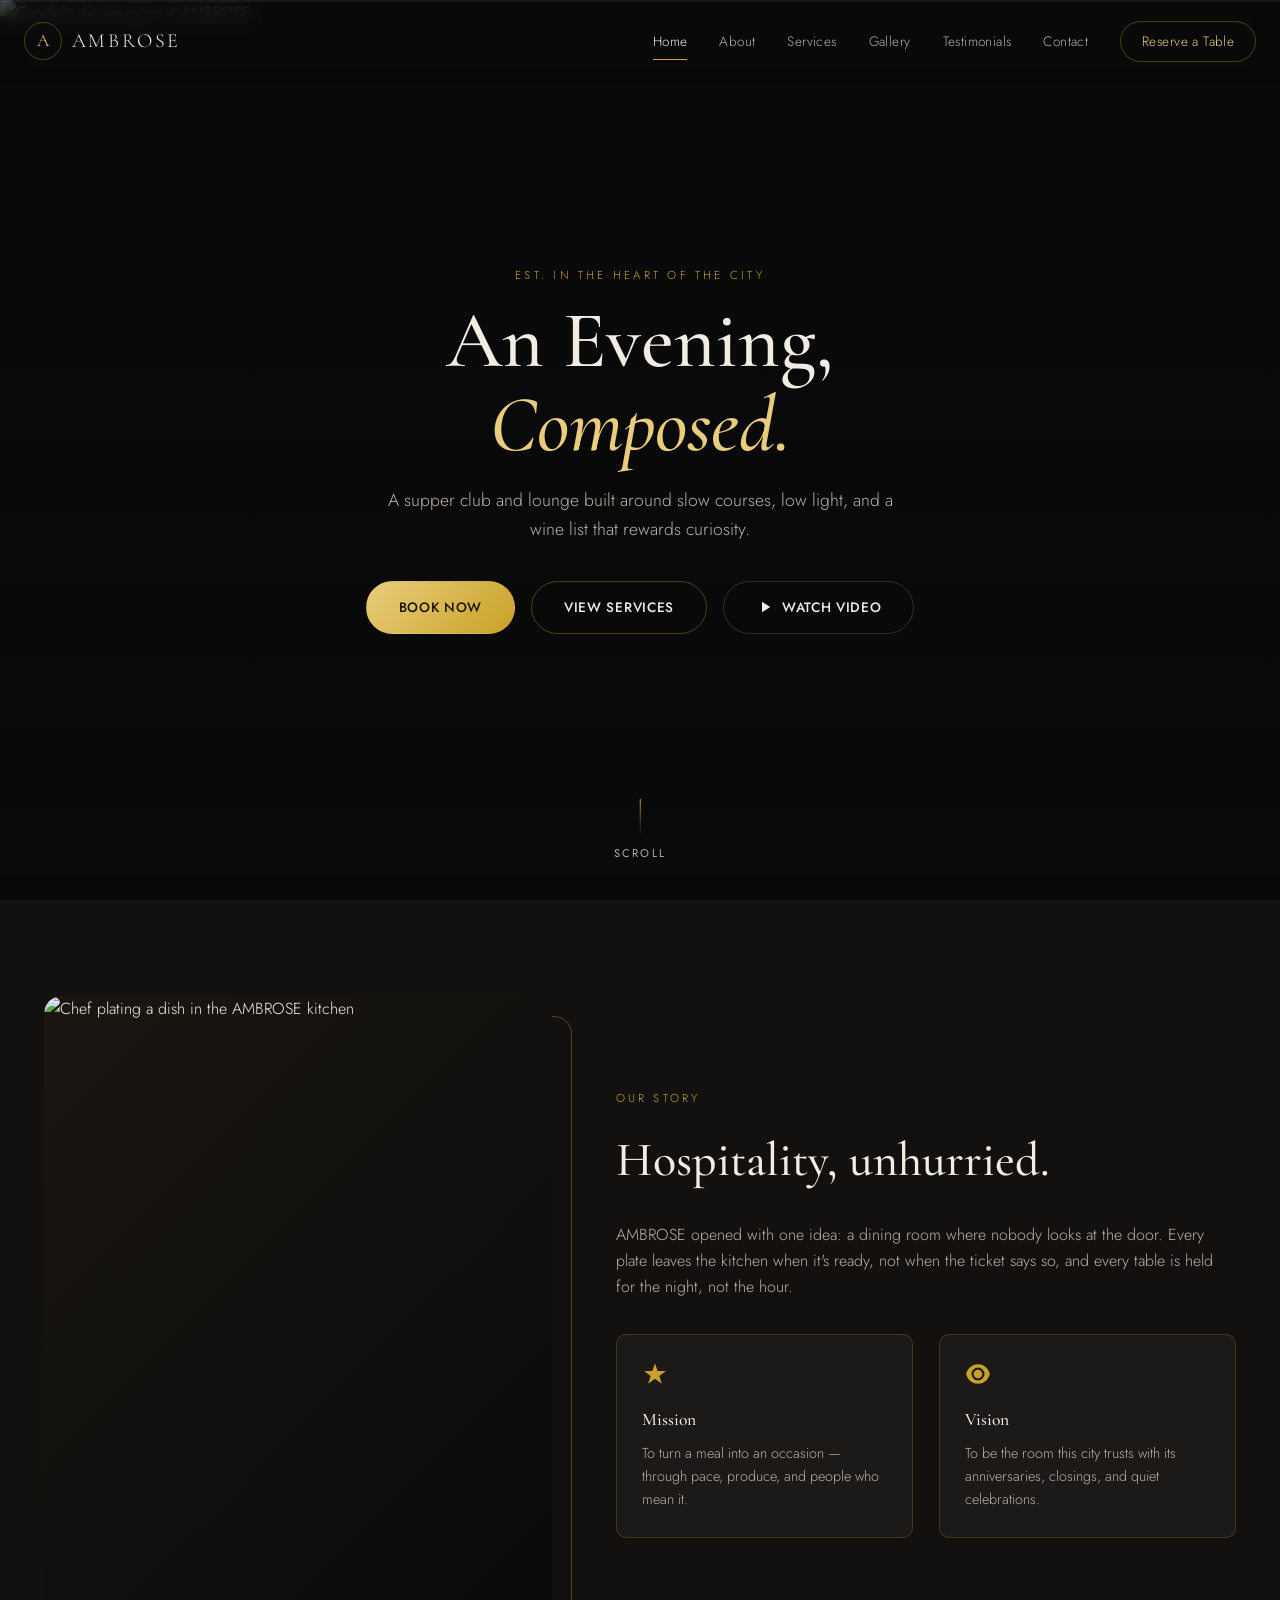
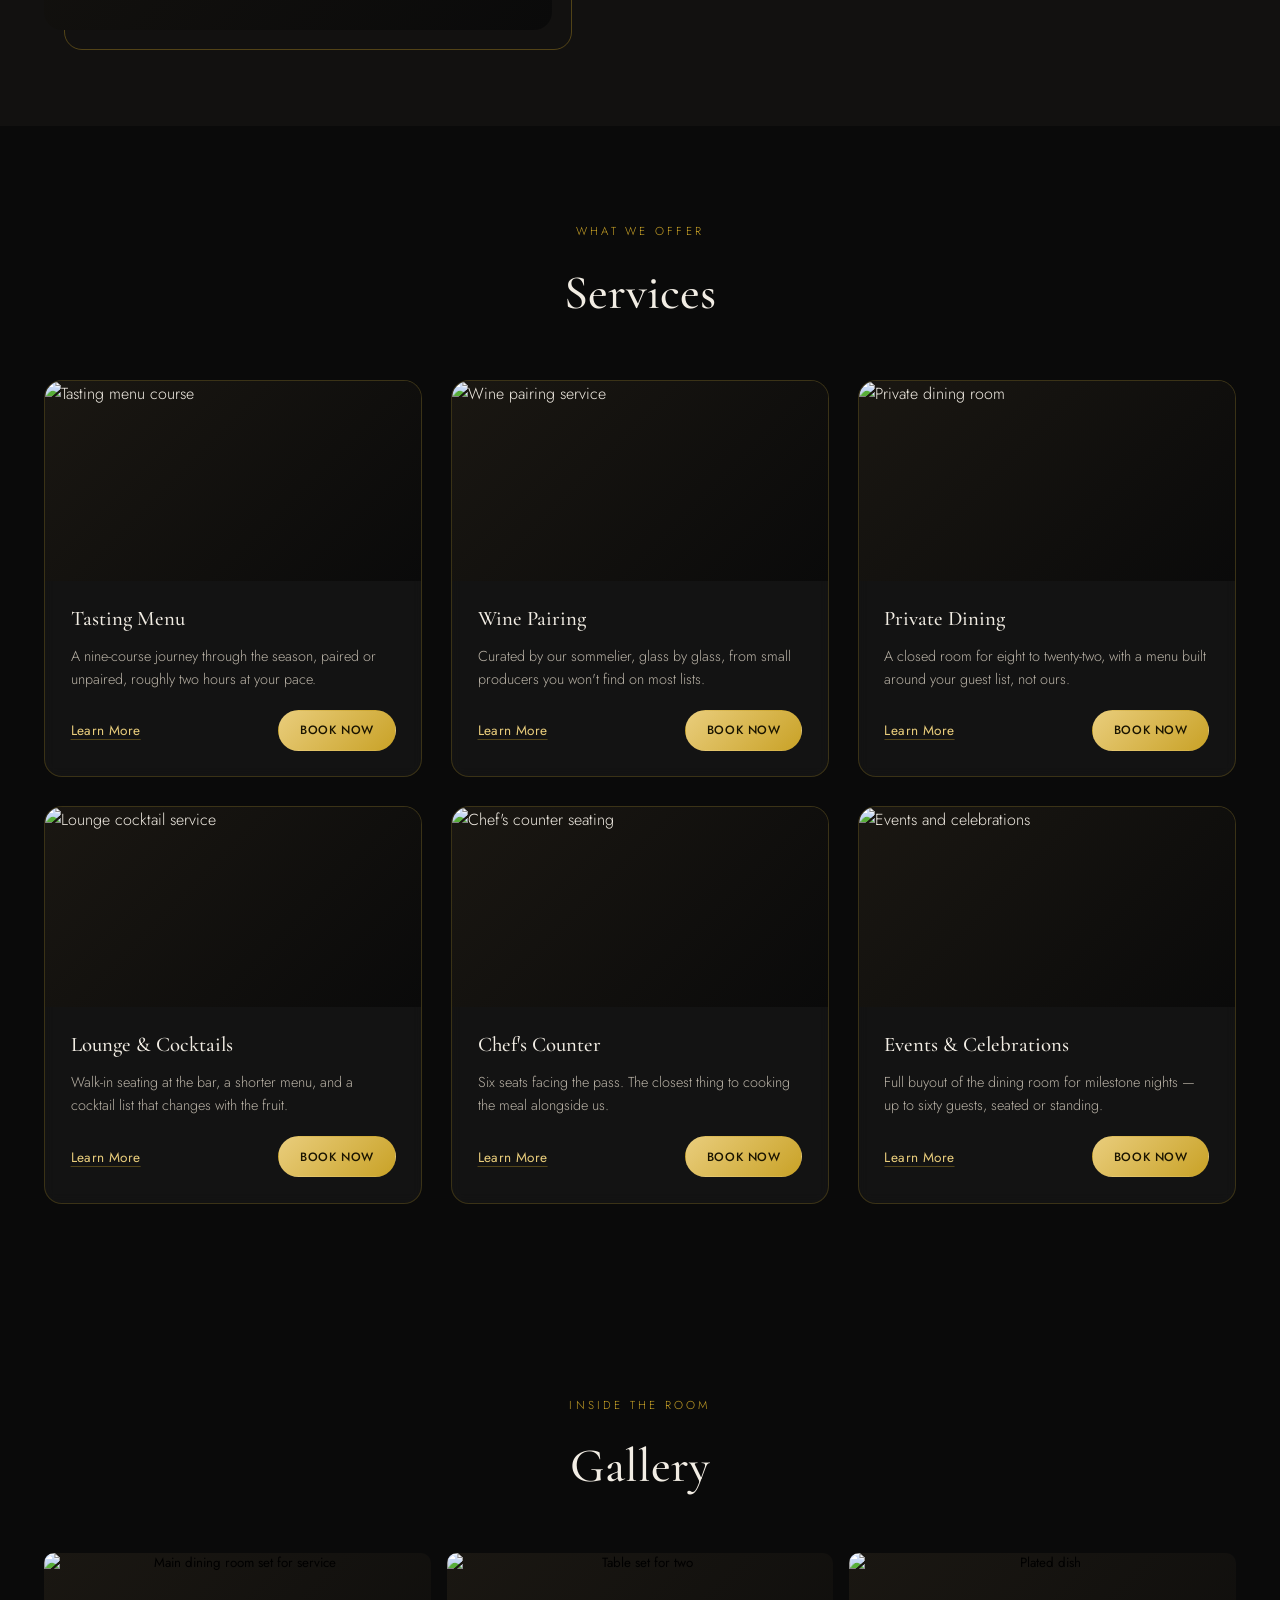
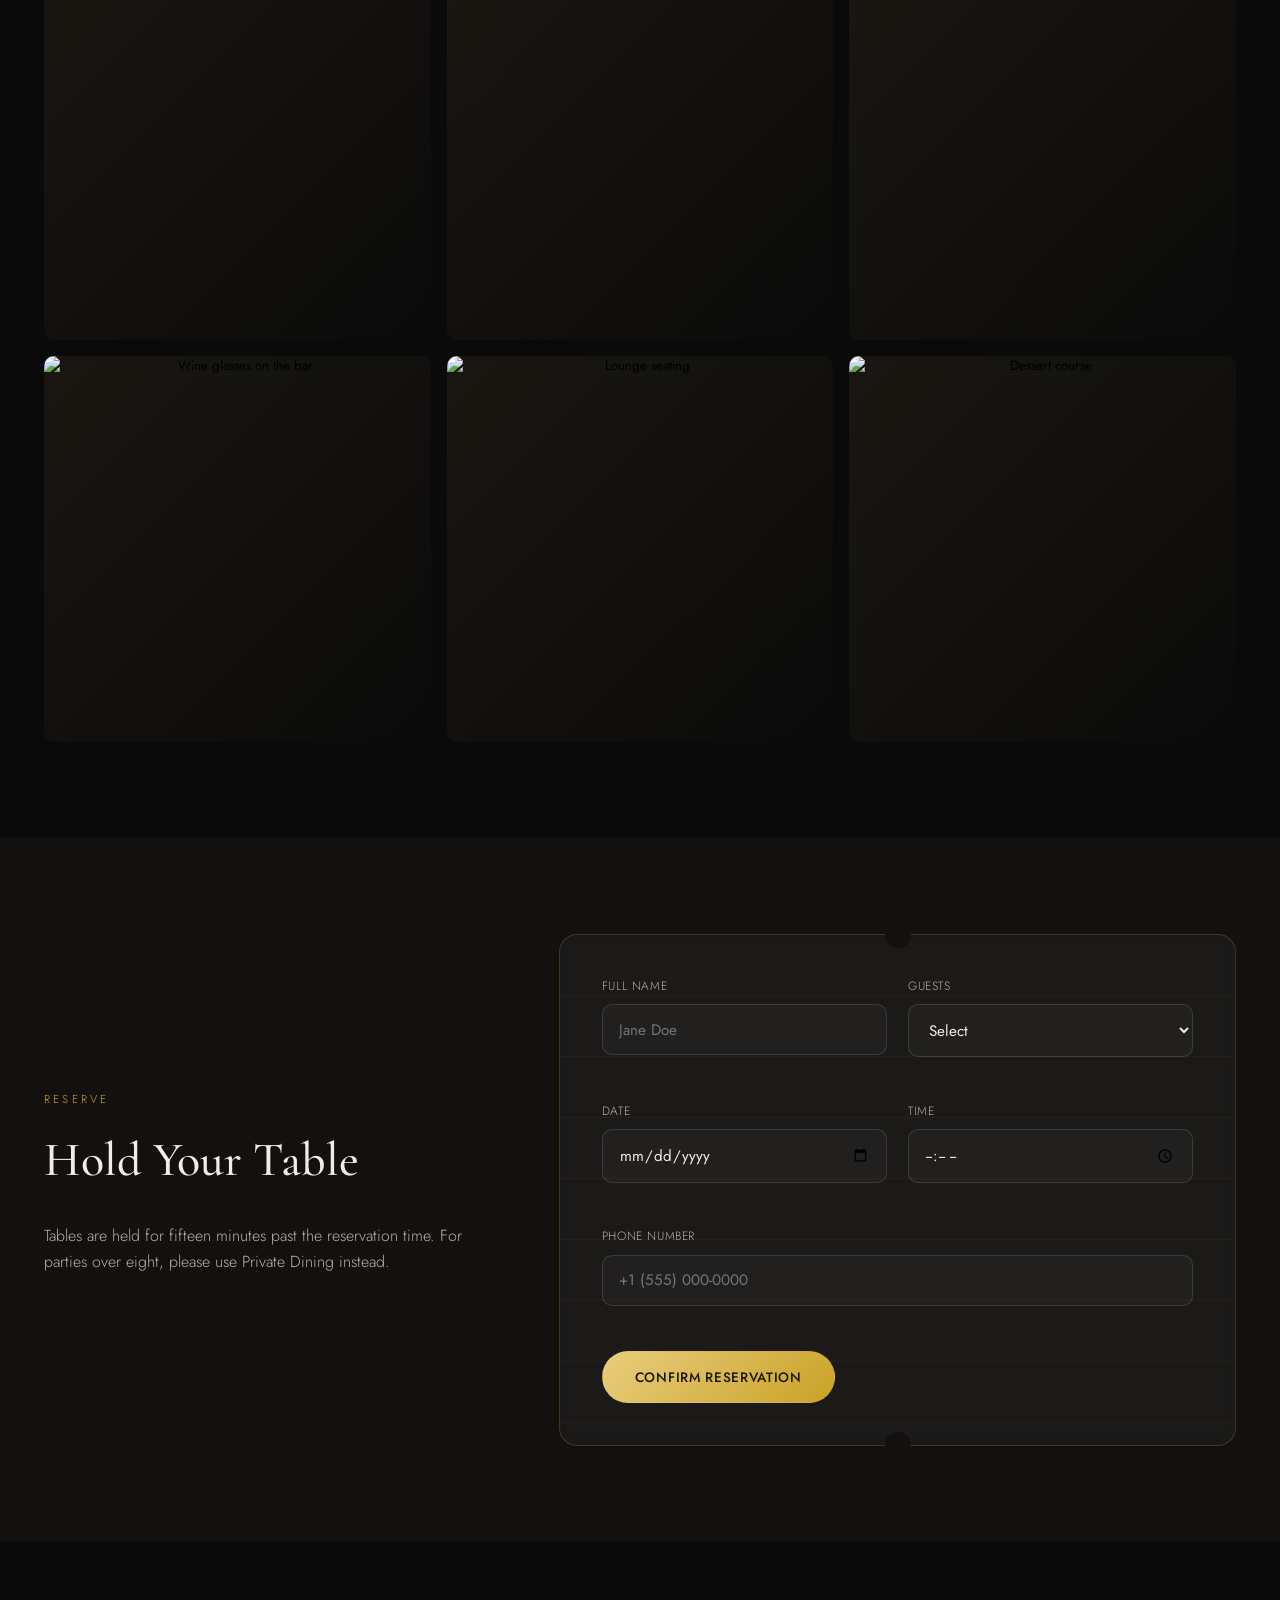
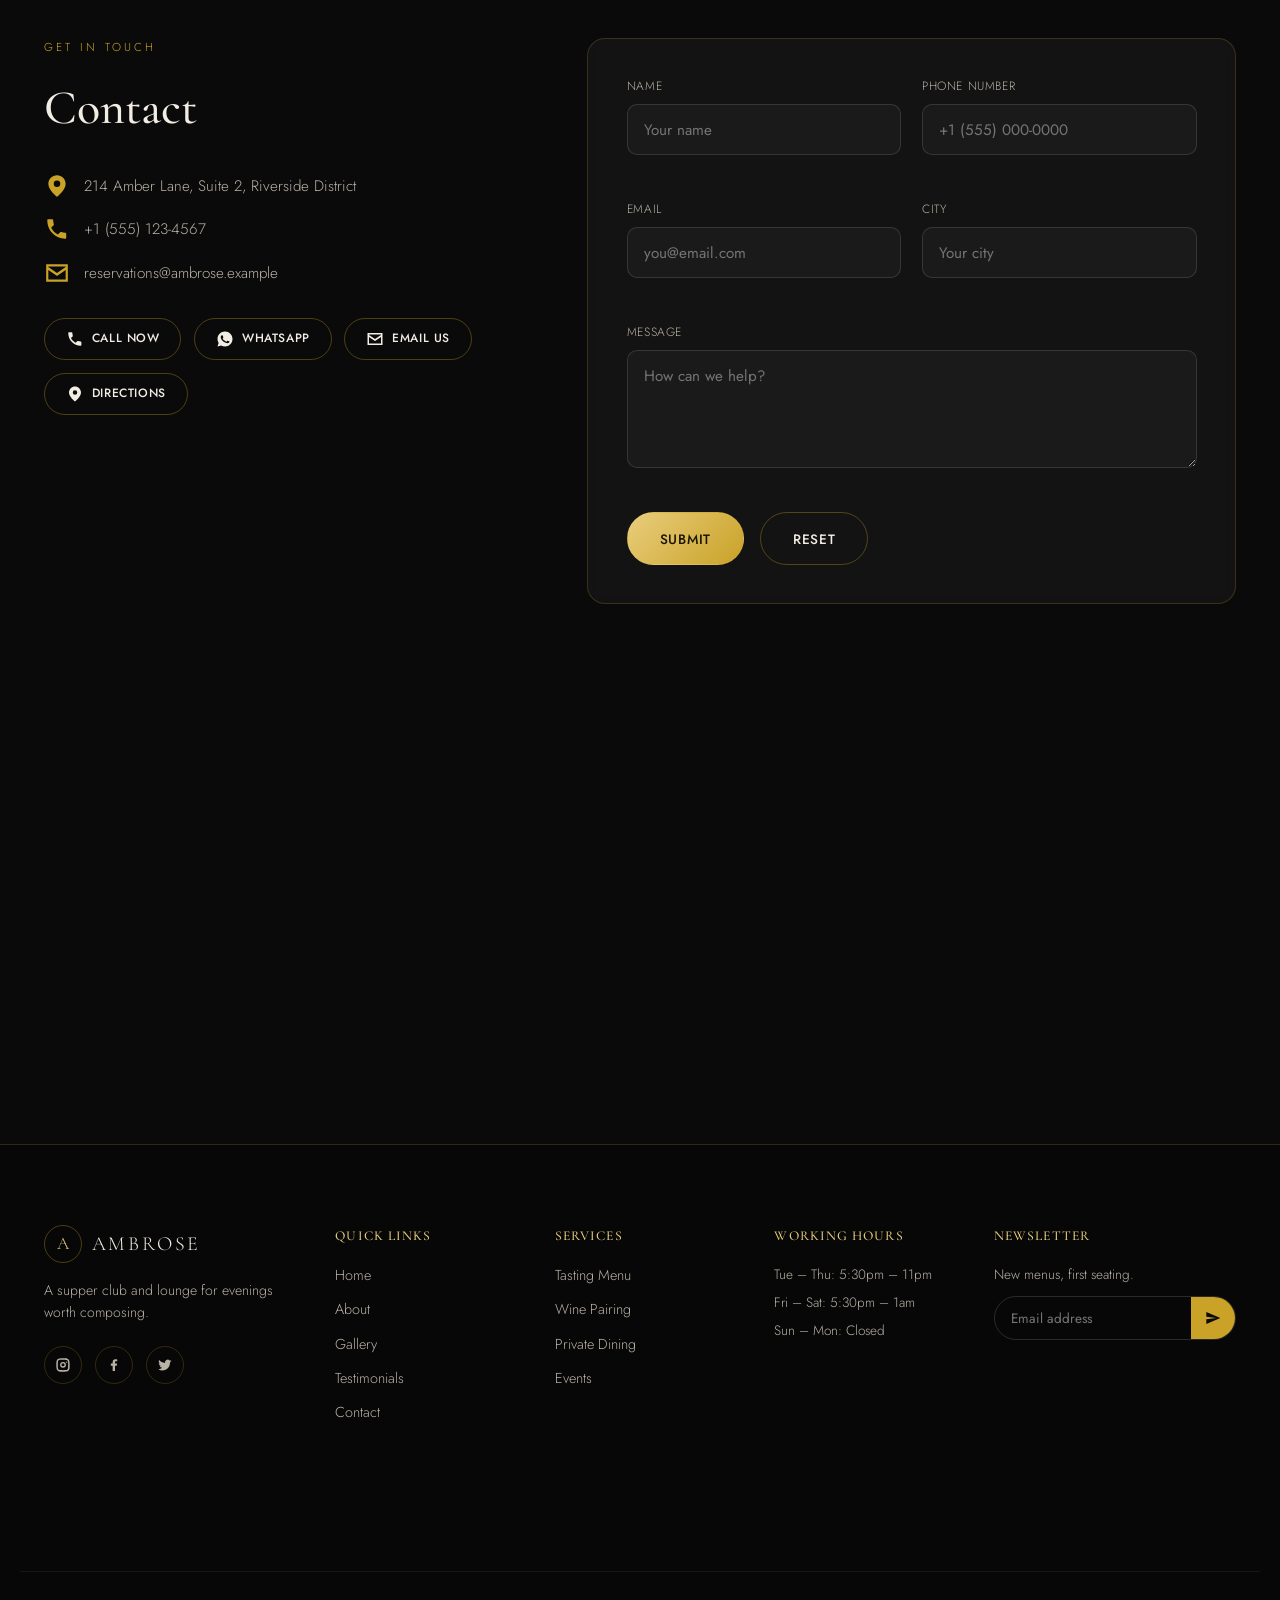
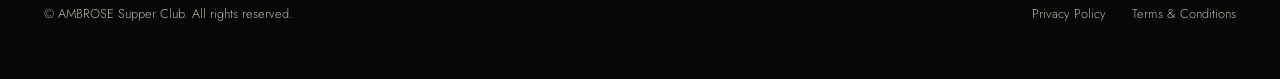
==== commit eb8f1df9: "testiomonils remove" ====
--- a/index.html
+++ b/index.html
@@ -232,7 +232,7 @@
 </div>
 
 <!-- ===================== TESTIMONIALS ===================== -->
-<section class="testimonials" id="testimonials">
+<!-- <section class="testimonials" id="testimonials">
   <div class="section-inner">
     <p class="eyebrow reveal center">Guest Notes</p>
     <h2 class="section-title reveal center">Testimonials</h2>
@@ -273,7 +273,7 @@
       </div>
     </div>
   </div>
-</section>
+</section> -->
 
 <!-- ===================== RESERVATION ===================== -->
 <section class="reservation" id="reservation">
